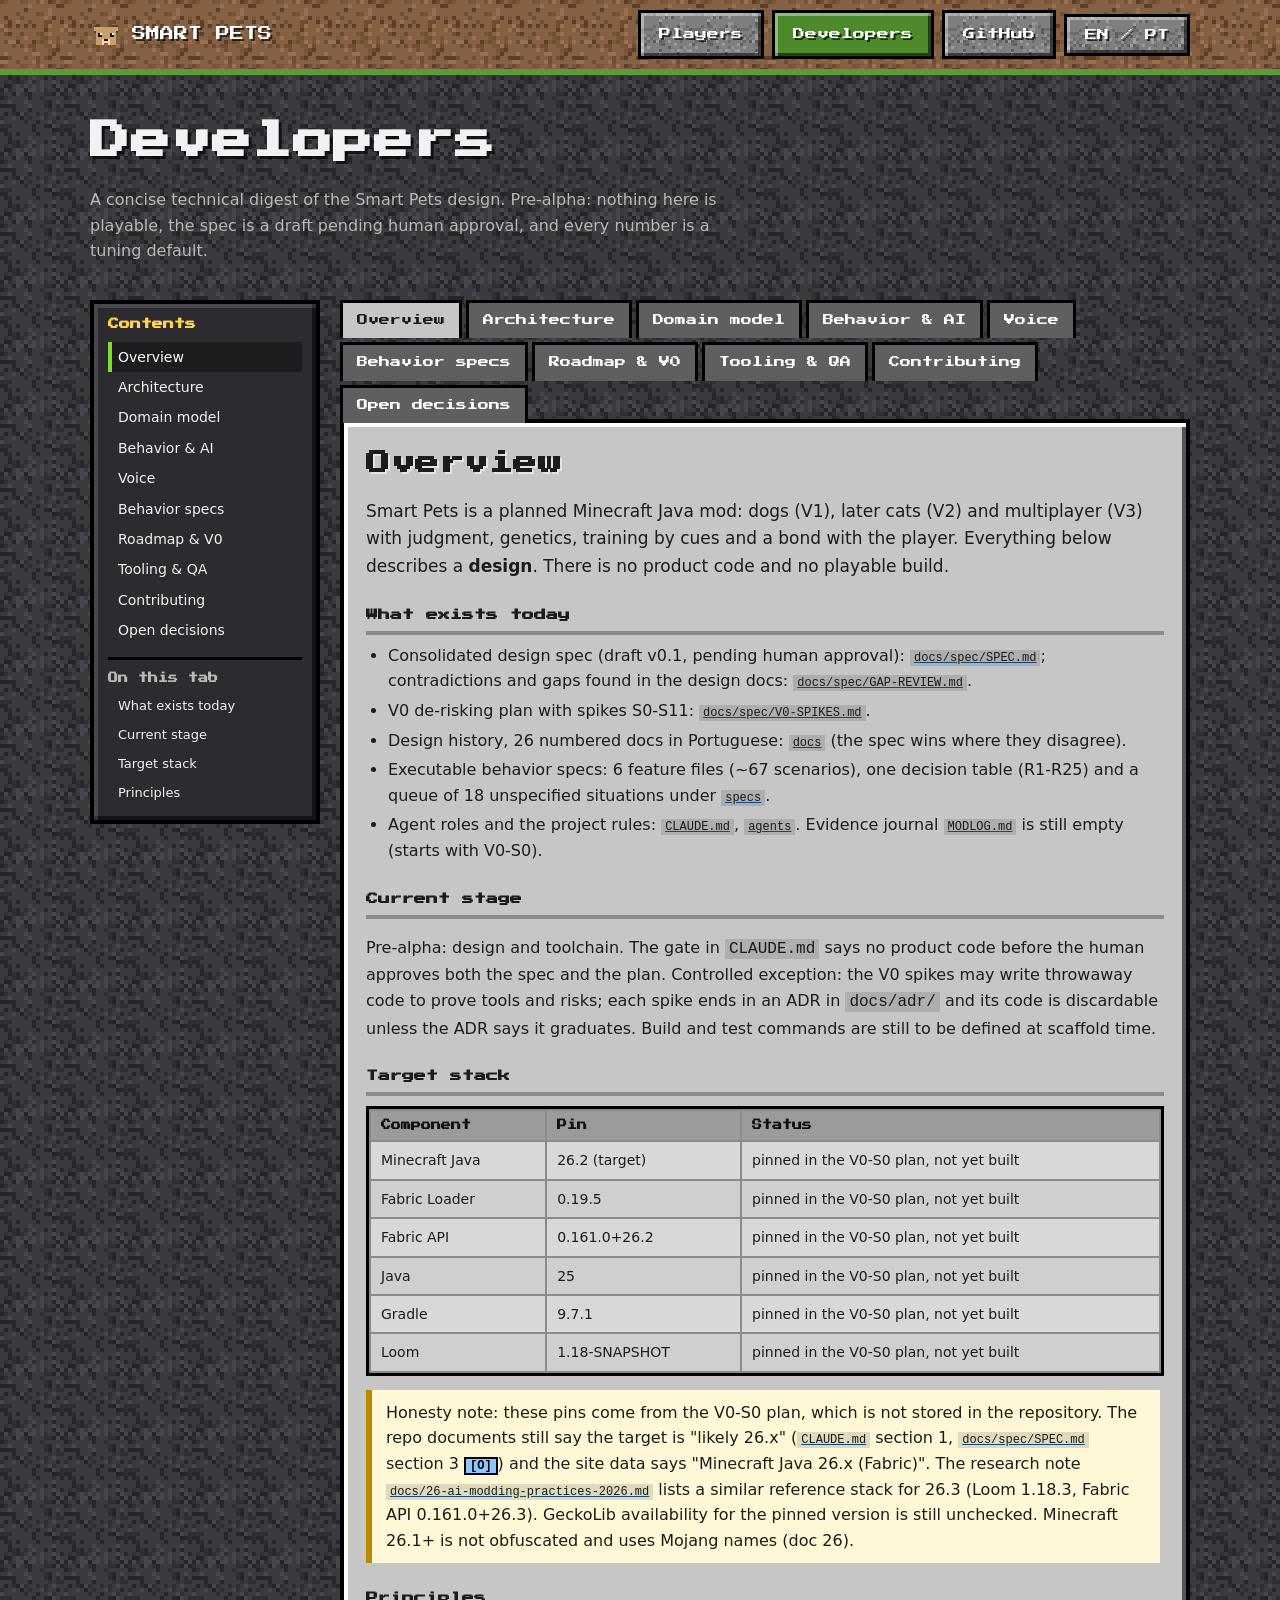
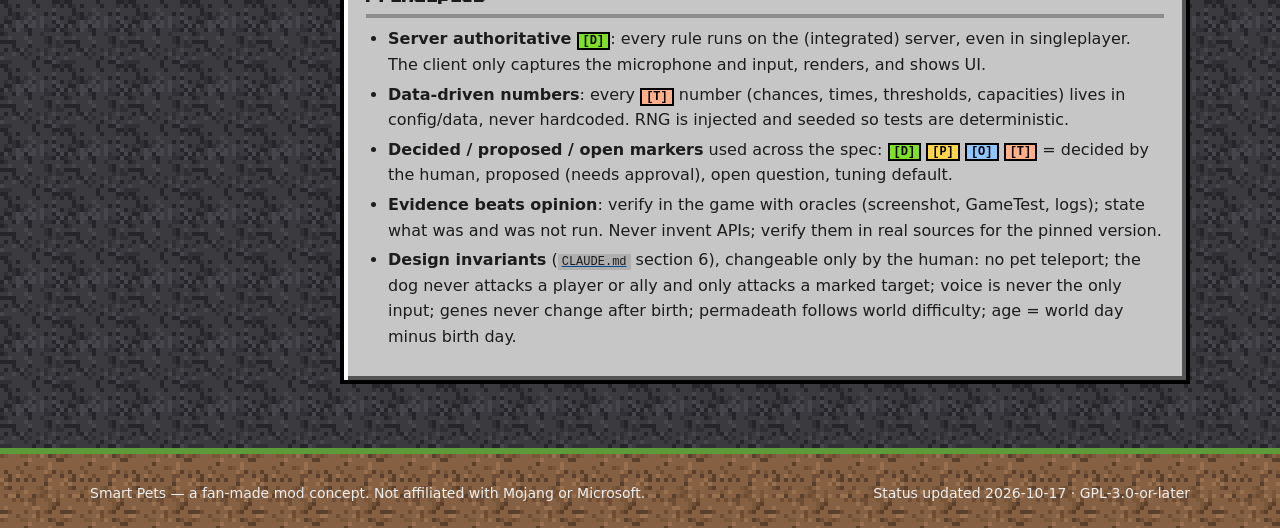
==== site/dev.html @ 8a22657e "feat(site): Minecraft-style project site (players page, concept demos, developers tab) Static site i" ====
<!doctype html>
<html lang="en">
<head>
<meta charset="utf-8">
<meta name="viewport" content="width=device-width, initial-scale=1">
<title>Smart Pets - Developers</title>
<meta name="description" content="Technical digest of the Smart Pets design: architecture, domain model, AI, voice, behavior specs, V0 spikes, tooling and open decisions. Pre-alpha, design only.">
<link rel="icon" href="assets/img/logo.svg" type="image/svg+xml">
<link rel="stylesheet" href="assets/css/base.css">
<link rel="stylesheet" href="assets/css/dev.css">
</head>
<body data-page="dev">
<a class="sp-skip" href="#dev-main">Skip to content</a>
<header id="sp-header"></header>
<main id="dev-main" class="sp-container dev-app">
<div class="dev-hero">
<h1 class="mc-title">Developers</h1>
<p class="mc-sub">A concise technical digest of the Smart Pets design. Pre-alpha: nothing here is playable, the spec is a draft pending human approval, and every number is a tuning default.</p>
</div>
<div class="dev-layout">
<aside class="dev-toc" aria-label="Table of contents">
<nav class="dev-toc-main" aria-label="Sections"><h2 class="dev-toc-h">Contents</h2><ol><li><a href="#overview" data-toc="overview">Overview</a></li><li><a href="#architecture" data-toc="architecture">Architecture</a></li><li><a href="#domain" data-toc="domain">Domain model</a></li><li><a href="#behavior" data-toc="behavior">Behavior &amp; AI</a></li><li><a href="#voice" data-toc="voice">Voice</a></li><li><a href="#specs" data-toc="specs">Behavior specs</a></li><li><a href="#roadmap" data-toc="roadmap">Roadmap &amp; V0</a></li><li><a href="#tooling" data-toc="tooling">Tooling &amp; QA</a></li><li><a href="#contributing" data-toc="contributing">Contributing</a></li><li><a href="#decisions" data-toc="decisions">Open decisions</a></li></ol></nav>
<nav class="dev-toc-sub" id="dev-toc-sub" aria-label="On this tab" hidden></nav>
</aside>
<div class="dev-content">
<div class="mc-tabs" role="tablist" aria-label="Developer sections"><a class="mc-tab" role="tab" id="tab-overview" href="#overview" aria-controls="overview" aria-selected="false">Overview</a><a class="mc-tab" role="tab" id="tab-architecture" href="#architecture" aria-controls="architecture" aria-selected="false">Architecture</a><a class="mc-tab" role="tab" id="tab-domain" href="#domain" aria-controls="domain" aria-selected="false">Domain model</a><a class="mc-tab" role="tab" id="tab-behavior" href="#behavior" aria-controls="behavior" aria-selected="false">Behavior &amp; AI</a><a class="mc-tab" role="tab" id="tab-voice" href="#voice" aria-controls="voice" aria-selected="false">Voice</a><a class="mc-tab" role="tab" id="tab-specs" href="#specs" aria-controls="specs" aria-selected="false">Behavior specs</a><a class="mc-tab" role="tab" id="tab-roadmap" href="#roadmap" aria-controls="roadmap" aria-selected="false">Roadmap &amp; V0</a><a class="mc-tab" role="tab" id="tab-tooling" href="#tooling" aria-controls="tooling" aria-selected="false">Tooling &amp; QA</a><a class="mc-tab" role="tab" id="tab-contributing" href="#contributing" aria-controls="contributing" aria-selected="false">Contributing</a><a class="mc-tab" role="tab" id="tab-decisions" href="#decisions" aria-controls="decisions" aria-selected="false">Open decisions</a></div>
<div class="mc-panel dev-body">
<section class="dev-panel" id="overview" role="tabpanel" aria-labelledby="tab-overview" tabindex="-1">
<h2 class="mc-title">Overview</h2>
<p class="dev-lead">Smart Pets is a planned Minecraft Java mod: dogs (V1), later cats (V2) and multiplayer (V3) with judgment, genetics, training by cues and a bond with the player. Everything below describes a <strong>design</strong>. There is no product code and no playable build.</p>
<h3 id="what-exists">What exists today</h3>
<ul><li>Consolidated design spec (draft v0.1, pending human approval): <a class="dev-src" data-repo="docs/spec/SPEC.md" href="https://github.com/JohnGabie/smart-pets-mod/blob/main/docs/spec/SPEC.md" rel="noopener"><code>docs/spec/SPEC.md</code></a>; contradictions and gaps found in the design docs: <a class="dev-src" data-repo="docs/spec/GAP-REVIEW.md" href="https://github.com/JohnGabie/smart-pets-mod/blob/main/docs/spec/GAP-REVIEW.md" rel="noopener"><code>docs/spec/GAP-REVIEW.md</code></a>.</li><li>V0 de-risking plan with spikes S0-S11: <a class="dev-src" data-repo="docs/spec/V0-SPIKES.md" href="https://github.com/JohnGabie/smart-pets-mod/blob/main/docs/spec/V0-SPIKES.md" rel="noopener"><code>docs/spec/V0-SPIKES.md</code></a>.</li><li>Design history, 26 numbered docs in Portuguese: <a class="dev-src" data-repo="docs" href="https://github.com/JohnGabie/smart-pets-mod/blob/main/docs" rel="noopener"><code>docs</code></a> (the spec wins where they disagree).</li><li>Executable behavior specs: 6 feature files (~67 scenarios), one decision table (R1-R25) and a queue of 18 unspecified situations under <a class="dev-src" data-repo="specs" href="https://github.com/JohnGabie/smart-pets-mod/blob/main/specs" rel="noopener"><code>specs</code></a>.</li><li>Agent roles and the project rules: <a class="dev-src" data-repo="CLAUDE.md" href="https://github.com/JohnGabie/smart-pets-mod/blob/main/CLAUDE.md" rel="noopener"><code>CLAUDE.md</code></a>, <a class="dev-src" data-repo="agents" href="https://github.com/JohnGabie/smart-pets-mod/blob/main/agents" rel="noopener"><code>agents</code></a>. Evidence journal <a class="dev-src" data-repo="MODLOG.md" href="https://github.com/JohnGabie/smart-pets-mod/blob/main/MODLOG.md" rel="noopener"><code>MODLOG.md</code></a> is still empty (starts with V0-S0).</li></ul>
<h3 id="stage">Current stage</h3>
<p>Pre-alpha: design and toolchain. The gate in <code>CLAUDE.md</code> says no product code before the human approves both the spec and the plan. Controlled exception: the V0 spikes may write throwaway code to prove tools and risks; each spike ends in an ADR in <code>docs/adr/</code> and its code is discardable unless the ADR says it graduates. Build and test commands are still to be defined at scaffold time.</p>
<h3 id="stack">Target stack</h3>
<div class="dev-scroll" role="region" tabindex="0" aria-label="Table, scrollable"><table class="dev-table "><thead><tr><th scope="col">Component</th><th scope="col">Pin</th><th scope="col">Status</th></tr></thead><tbody><tr><td>Minecraft Java</td><td>26.2 (target)</td><td>pinned in the V0-S0 plan, not yet built</td></tr><tr><td>Fabric Loader</td><td>0.19.5</td><td>pinned in the V0-S0 plan, not yet built</td></tr><tr><td>Fabric API</td><td>0.161.0+26.2</td><td>pinned in the V0-S0 plan, not yet built</td></tr><tr><td>Java</td><td>25</td><td>pinned in the V0-S0 plan, not yet built</td></tr><tr><td>Gradle</td><td>9.7.1</td><td>pinned in the V0-S0 plan, not yet built</td></tr><tr><td>Loom</td><td>1.18-SNAPSHOT</td><td>pinned in the V0-S0 plan, not yet built</td></tr></tbody></table></div>
<p class="mc-note">Honesty note: these pins come from the V0-S0 plan, which is not stored in the repository. The repo documents still say the target is "likely 26.x" (<a class="dev-src" data-repo="CLAUDE.md" href="https://github.com/JohnGabie/smart-pets-mod/blob/main/CLAUDE.md" rel="noopener"><code>CLAUDE.md</code></a> section 1, <a class="dev-src" data-repo="docs/spec/SPEC.md" href="https://github.com/JohnGabie/smart-pets-mod/blob/main/docs/spec/SPEC.md" rel="noopener"><code>docs/spec/SPEC.md</code></a> section 3 <span class="dev-mk dev-mk-o" title="open question">[O]</span>) and the site data says "Minecraft Java 26.x (Fabric)". The research note <a class="dev-src" data-repo="docs/26-ai-modding-practices-2026.md" href="https://github.com/JohnGabie/smart-pets-mod/blob/main/docs/26-ai-modding-practices-2026.md" rel="noopener"><code>docs/26-ai-modding-practices-2026.md</code></a> lists a similar reference stack for 26.3 (Loom 1.18.3, Fabric API 0.161.0+26.3). GeckoLib availability for the pinned version is still unchecked. Minecraft 26.1+ is not obfuscated and uses Mojang names (doc 26).</p>
<h3 id="principles">Principles</h3>
<ul><li><strong>Server authoritative</strong> <span class="dev-mk dev-mk-d" title="decided by the human">[D]</span>: every rule runs on the (integrated) server, even in singleplayer. The client only captures the microphone and input, renders, and shows UI.</li><li><strong>Data-driven numbers</strong>: every <span class="dev-mk dev-mk-t" title="tuning default, lives in config/data">[T]</span> number (chances, times, thresholds, capacities) lives in config/data, never hardcoded. RNG is injected and seeded so tests are deterministic.</li><li><strong>Decided / proposed / open markers</strong> used across the spec: <span class="dev-mk dev-mk-d" title="decided by the human">[D]</span> <span class="dev-mk dev-mk-p" title="proposed, needs approval">[P]</span> <span class="dev-mk dev-mk-o" title="open question">[O]</span> <span class="dev-mk dev-mk-t" title="tuning default, lives in config/data">[T]</span> = decided by the human, proposed (needs approval), open question, tuning default.</li><li><strong>Evidence beats opinion</strong>: verify in the game with oracles (screenshot, GameTest, logs); state what was and was not run. Never invent APIs; verify them in real sources for the pinned version.</li><li><strong>Design invariants</strong> (<a class="dev-src" data-repo="CLAUDE.md" href="https://github.com/JohnGabie/smart-pets-mod/blob/main/CLAUDE.md" rel="noopener"><code>CLAUDE.md</code></a> section 6), changeable only by the human: no pet teleport; the dog never attacks a player or ally and only attacks a marked target; voice is never the only input; genes never change after birth; permadeath follows world difficulty; age = world day minus birth day.</li></ul>
</section><section class="dev-panel" id="architecture" role="tabpanel" aria-labelledby="tab-architecture" tabindex="-1">
<h2 class="mc-title">Architecture</h2>
<p>Two layers <span class="dev-mk dev-mk-p" title="proposed, needs approval">[P]</span> from <a class="dev-src" data-repo="docs/spec/SPEC.md" href="https://github.com/JohnGabie/smart-pets-mod/blob/main/docs/spec/SPEC.md" rel="noopener"><code>docs/spec/SPEC.md</code></a> section 3. Diagram is original pixel art drawn in code.</p>
<figure class="dev-fig"><svg class="dev-svg" viewBox="0 0 780 470" role="img" aria-labelledby="arch-t arch-d" shape-rendering="crispEdges" xmlns="http://www.w3.org/2000/svg">
<title id="arch-t">Smart Pets architecture: core, platform, client-only parts, PetRecord and event journal</title>
<desc id="arch-d">Three columns. Left: the core module, pure Java with no Minecraft imports, containing genome, inheritance, needs and mood, bond, training and mastery, aging, utility AI and voice DSP. Middle: the platform module, the Fabric adapter, containing the custom dog entity, goals, networking, persistence adapter, items and blocks, and worldgen. Right: client-only parts, microphone capture, input and rendering. Below: PetRecord saved data stored per world, separate from the entity, and an event journal that both core and platform write to. Commands flow from the client to the server platform layer, which calls the core.</desc>
<defs><marker id="ah" markerWidth="8" markerHeight="8" refX="7" refY="4" orient="auto"><path d="M0,0 L8,4 L0,8 z" class="svg-ar"/></marker></defs>
<rect x="0" y="0" width="780" height="470" class="svg-bg"/>
<!-- core -->
<rect x="16" y="16" width="270" height="318" class="svg-box svg-core"/>
<text x="28" y="40" class="svg-h">CORE</text><text x="28" y="58" class="svg-s">pure Java, zero Minecraft imports</text>
<text x="28" y="76" class="svg-s">unit-tested without the game</text>
<g class="svg-chip"><rect x="28" y="90" width="118" height="30"/><rect x="154" y="90" width="120" height="30"/><rect x="28" y="128" width="118" height="30"/><rect x="154" y="128" width="120" height="30"/><rect x="28" y="166" width="118" height="30"/><rect x="154" y="166" width="120" height="30"/><rect x="28" y="204" width="118" height="30"/><rect x="154" y="204" width="120" height="30"/><rect x="28" y="242" width="246" height="30"/><rect x="28" y="280" width="246" height="30"/></g>
<g class="svg-t"><text x="36" y="110">genome</text><text x="162" y="110">inheritance</text><text x="36" y="148">needs / mood</text><text x="162" y="148">bond</text><text x="36" y="186">training</text><text x="162" y="186">mastery</text><text x="36" y="224">aging</text><text x="162" y="224">catch-up math</text><text x="36" y="262">utility-AI engine (commitment)</text><text x="36" y="300">voice DSP + cue matching</text></g>
<!-- platform -->
<rect x="316" y="16" width="230" height="318" class="svg-box svg-plat"/>
<text x="328" y="40" class="svg-h">PLATFORM</text><text x="328" y="58" class="svg-s">Fabric adapter (server side)</text>
<g class="svg-chip"><rect x="328" y="90" width="206" height="30"/><rect x="328" y="128" width="206" height="30"/><rect x="328" y="166" width="206" height="30"/><rect x="328" y="204" width="206" height="30"/><rect x="328" y="242" width="206" height="30"/><rect x="328" y="280" width="206" height="30"/></g>
<g class="svg-t"><text x="336" y="110">custom dog entity</text><text x="336" y="148">goals (adapter to AI)</text><text x="336" y="186">networking, command handler</text><text x="336" y="224">persistence adapter</text><text x="336" y="262">items, blocks, block entities</text><text x="336" y="300">worldgen, spawn changes</text></g>
<!-- client -->
<rect x="576" y="16" width="188" height="226" class="svg-box svg-cli"/>
<text x="588" y="40" class="svg-h">CLIENT ONLY</text><text x="588" y="58" class="svg-s">draws and captures</text>
<g class="svg-chip"><rect x="588" y="90" width="164" height="30"/><rect x="588" y="128" width="164" height="30"/><rect x="588" y="166" width="164" height="30"/><rect x="588" y="204" width="164" height="26"/></g>
<g class="svg-t"><text x="596" y="110">microphone capture</text><text x="596" y="148">keys, UI, input</text><text x="596" y="186">rendering, coat textures</text><text x="596" y="222">animation</text></g>
<!-- arrows -->
<line x1="576" y1="150" x2="548" y2="150" class="svg-ln" marker-end="url(#ah)"/>
<text x="552" y="268" class="svg-s"></text>
<line x1="316" y1="176" x2="288" y2="176" class="svg-ln" marker-end="url(#ah)"/>
<line x1="288" y1="200" x2="316" y2="200" class="svg-ln" marker-end="url(#ah)"/>
<text x="580" y="270" class="svg-s">commands carry a speaker id,</text><text x="580" y="286" class="svg-s">validated on the server</text>
<!-- petrecord -->
<rect x="16" y="360" width="340" height="90" class="svg-box svg-rec"/>
<text x="28" y="384" class="svg-h">PetRecord (UUID)</text>
<text x="28" y="404" class="svg-s">world-level saved data, schema version + migration</text>
<text x="28" y="422" class="svg-s">source of truth; survives unloaded entities</text>
<text x="28" y="440" class="svg-s">entity = a view of the record</text>
<rect x="386" y="360" width="378" height="90" class="svg-box svg-jr"/>
<text x="398" y="384" class="svg-h">EVENT JOURNAL</text>
<text x="398" y="404" class="svg-s">core and platform append events</text>
<text x="398" y="422" class="svg-s">QA and specs assert on it; dev mode logs</text>
<text x="398" y="440" class="svg-s">UNSPECIFIED_SITUATION when no rule applied</text>
<line x1="170" y1="334" x2="170" y2="358" class="svg-ln" marker-end="url(#ah)"/>
<line x1="430" y1="334" x2="430" y2="358" class="svg-ln" marker-end="url(#ah)"/>
<line x1="356" y1="405" x2="384" y2="405" class="svg-ln svg-dash"/>
</svg><figcaption>Concept diagram of the planned design; no code exists yet.</figcaption></figure>
<h3 id="layers">Core vs platform</h3>
<div class="dev-scroll" role="region" tabindex="0" aria-label="Table, scrollable"><table class="dev-table "><thead><tr><th scope="col">Layer</th><th scope="col">Contains</th><th scope="col">Verified by</th></tr></thead><tbody><tr><td><strong>core</strong></td><td>Plain Java, zero Minecraft imports: genome, inheritance, needs, mood, bond, training, mastery, aging, utility-AI engine, voice DSP and matching.</td><td>Unit tests, Cucumber/jqwik specs, no game launch</td></tr><tr><td><strong>platform</strong></td><td>Loader adapter: entity, goals, rendering, networking, persistence, items/blocks, worldgen.</td><td>GameTest and in-game oracles</td></tr><tr><td><strong>client-only</strong></td><td>Microphone capture, input, rendering, UI. Everything else runs on the server.</td><td>Client GameTest, screenshots</td></tr></tbody></table></div>
<h3 id="rules">Structural rules</h3>
<ul><li><strong>PetRecord is the source of truth</strong> <span class="dev-mk dev-mk-p" title="proposed, needs approval">[P]</span>: a persistent record (UUID) in world saved data; the entity is a view that may be unloaded while the record survives. Needed for go-home travel, notebook, mourning, lookups and catch-up (spike S4).</li><li><strong>Versioned persistence</strong> <span class="dev-mk dev-mk-d" title="decided by the human">[D]</span>: schema version plus migration on every persisted structure; unknown fields are preserved.</li><li><strong>Prefer loader API events over mixins</strong>; each mixin needs a written justification and a GameTest.</li><li><strong>Multiplayer-ready message design</strong>: every command carries a speaker id; bond is stored as a map keyed by player id.</li><li><strong>Compatibility</strong>: other mods that replace wolves are incompatible by design; to be documented.</li></ul>
<h3 id="entity-strategy">Entity strategy <span class="dev-mk dev-mk-p" title="proposed, needs approval">[P]</span></h3>
<p>Use dedicated custom entity types (<code>dog</code>, later <code>cat</code>). Do <strong>not</strong> subclass or mixin the vanilla Wolf. Reasons given in the spec:</p>
<ul><li>the design removes teleport-follow;</li><li>taming, breeding and AI are changed wholesale;</li><li>it avoids conflicts with the vanilla class and with other mods.</li></ul>
<p>Vanilla wolves in the world are replaced at spawn by the wild dog through biome spawn modification. This must be confirmed in spikes S3 and S6 (custom entity, model and animation; AI core). Related open decision: <a class="dev-src" data-repo="docs/spec/SPEC.md" href="https://github.com/JohnGabie/smart-pets-mod/blob/main/docs/spec/SPEC.md" rel="noopener"><code>docs/spec/SPEC.md</code></a> section 24 item 3.</p>
<h3 id="time">Where state lives</h3>
<ul><li><strong>Genes</strong>: on the PetRecord, fixed at birth.</li><li><strong>Needs, bond, mastery</strong>: core state persisted on the record, with catch-up on load (capped).</li><li><strong>Coat</strong>: stored as genes plus seed; textures composed client-side deterministically.</li><li><strong>Block entities</strong> for bed, bowl and den carry ownership data (spike S4).</li></ul>
</section><section class="dev-panel" id="domain" role="tabpanel" aria-labelledby="tab-domain" tabindex="-1">
<h2 class="mc-title">Domain model</h2>
<p>From <a class="dev-src" data-repo="docs/spec/SPEC.md" href="https://github.com/JohnGabie/smart-pets-mod/blob/main/docs/spec/SPEC.md" rel="noopener"><code>docs/spec/SPEC.md</code></a> sections 4-6, 12. Floats are 0..1 unless noted. Genes are fixed at birth; training changes behavior, never genes <span class="dev-mk dev-mk-d" title="decided by the human">[D]</span>.</p>
<h3 id="genome">Genome</h3>
<div class="dev-scroll" role="region" tabindex="0" aria-label="Table, scrollable"><table class="dev-table "><thead><tr><th scope="col">Trait</th><th scope="col">Effect</th></tr></thead><tbody><tr><td><code>intelligence</code></td><td>learning speed, generalization of cues, ceiling of mastery</td></tr><tr><td><code>courage</code></td><td>combat willingness; flees vs engages</td></tr><tr><td><code>loyalty</code></td><td>obedience under stress; stays with owner</td></tr><tr><td><code>authority</code></td><td>leadership score</td></tr><tr><td><code>sociability</code></td><td>tolerance of dogs, cats and people</td></tr><tr><td><code>aggression</code></td><td>tendency toward conflict (vices)</td></tr><tr><td><code>prey_drive</code></td><td>chasing, fetch aptitude, livestock vice</td></tr><tr><td><code>energy_capacity</code></td><td>size of the energy pool</td></tr><tr><td><code>appetite</code></td><td>weight-gain propensity</td></tr><tr><td><code>robustness</code></td><td>injury and illness resistance</td></tr><tr><td><code>clinginess</code></td><td>neediness; suffering when alone</td></tr><tr><td><code>wildness</code></td><td>domestication level; high in gen-1 wild, falls each generation</td></tr><tr><td><code>smell, hearing, vision</code></td><td>sense levels (tracking, alerts, recognition)</td></tr><tr><td><code>sleep_depth</code></td><td>light vs deep sleeper</td></tr><tr><td><code>dig_propensity</code></td><td>chance to discover digging</td></tr><tr><td><code>lifespan</code></td><td>8-16 years (mod years)</td></tr><tr><td><code>voice</code></td><td>size class (S/M/L) + pitch offset</td></tr><tr><td><code>coat alleles + seed</code></td><td>appearance</td></tr><tr><td><code>sex, generation, parent ids, birth day</code></td><td>identity</td></tr></tbody></table></div>
<p>Wild generation-1 dogs get randomly generated traits, not under player control <span class="dev-mk dev-mk-d" title="decided by the human">[D]</span>. Coat uses alleles with dominance and hidden carriers; other traits are continuous <span class="dev-mk dev-mk-d" title="decided by the human">[D]</span>.</p>
<h3 id="state">Needs and state vector</h3>
<ul><li>Needs: satiety, energy (% of capacity, may overflow), companionship, health, weight/body condition, comfort (cold/wet), training fatigue/stress, play need.</li><li>Mood is derived from needs plus recent events; it drives animations, sounds and obedience.</li><li>Weight: lean, ideal, plump, fat, obese. Affects speed, stamina, jump and snoring; reversible; never kills <span class="dev-mk dev-mk-d" title="decided by the human">[D]</span>. The appetite gene shifts the curve.</li><li>Energy overflow up to about 130% <span class="dev-mk dev-mk-t" title="tuning default, lives in config/data">[T]</span> triggers frenzy (zoomies); below 0% the dog collapses and sleeps, no damage <span class="dev-mk dev-mk-d" title="decided by the human">[D]</span>.</li><li>Bond: per person, 0-100%, daily gain caps <span class="dev-mk dev-mk-p" title="proposed, needs approval">[P]</span>, slow decay on long absence down to a floor <span class="dev-mk dev-mk-t" title="tuning default, lives in config/data">[T]</span>. Bond is how willingly, skill is what it can do <span class="dev-mk dev-mk-d" title="decided by the human">[D]</span>.</li></ul>
<h3 id="inheritance">Inheritance rule</h3>
<p>Child trait = mean(parents) + noise <span class="dev-mk dev-mk-d" title="decided by the human">[D]</span> for the rule, <span class="dev-mk dev-mk-t" title="tuning default, lives in config/data">[T]</span> for the values:</p>
<div class="dev-scroll" role="region" tabindex="0" aria-label="Table, scrollable"><table class="dev-table "><thead><tr><th scope="col">Share</th><th scope="col">Outcome</th></tr></thead><tbody><tr><td>~80%</td><td>normal puppy</td></tr><tr><td>~15%</td><td>"rough diamond": 1-2 traits notably above both parents</td></tr><tr><td>~1-2%</td><td>"genius": several high traits, raised training ceiling, with a built-in cost (e.g. high clinginess or energy)</td></tr></tbody></table></div>
<ul><li>Regression to the mean: a genius's children mostly return to average; the ceiling bonus is rarely inherited.</li><li>Some chance a puppy comes out below its parents. Orphans get a small bias in these odds.</li><li>Wildness = parents' mean minus a per-generation drop.</li><li>Reproduction follows vanilla (feed two adults, love mode), no estrus or pregnancy; litter 3-5, about 20 days between litters per mother <span class="dev-mk dev-mk-t" title="tuning default, lives in config/data">[T]</span>.</li></ul>
<h3 id="time-age">Time and age model</h3>
<ul><li>Clock = the world day counter (the "Day N" of F3 / <code>/time query day</code>), not real time <span class="dev-mk dev-mk-d" title="decided by the human">[D]</span>. Exact source and edge cases (sleep, <code>/time set</code>, daylight cycle off) are spike S11.</li><li><code>age_days = max(previous_age_days, current_day - birth_day)</code>: monotonic, never decreases when time is set back <span class="dev-mk dev-mk-p" title="proposed, needs approval">[P]</span>. Scenario: born day 10, world day 40 gives 30 days; set back to 20 still 30.</li><li>Mod year = 10 world days <span class="dev-mk dev-mk-t" title="tuning default, lives in config/data">[T]</span><span class="dev-mk dev-mk-o" title="open question">[O]</span>; lifespan 8-16 mod years = 80-160 days.</li><li>Catch-up on load: needs, loneliness, rust and aging use elapsed days with caps; long absences are never punished like neglect <span class="dev-mk dev-mk-d" title="decided by the human">[D]</span>.</li></ul>
<h3 id="stages">Life stages <span class="dev-mk dev-mk-t" title="tuning default, lives in config/data">[T]</span></h3>
<div class="dev-scroll" role="region" tabindex="0" aria-label="Table, scrollable"><table class="dev-table "><thead><tr><th scope="col">Stage</th><th scope="col">Span</th><th scope="col">Notes</th></tr></thead><tbody><tr><td>Puppy</td><td>0-1 year</td><td>small energy pool, fast recharge; puppy scale</td></tr><tr><td>Adolescent</td><td>1-2 years</td><td>large energy capacity; lanky</td></tr><tr><td>Adult</td><td>2 years to 75% of lifespan</td><td>medium energy; breeds from 2y</td></tr><tr><td>Senior</td><td>last 25% of lifespan</td><td>small energy; grey muzzle <span class="dev-mk dev-mk-p" title="proposed, needs approval">[P]</span></td></tr></tbody></table></div>
<h3 id="health">Health and death by difficulty <span class="dev-mk dev-mk-d" title="decided by the human">[D]</span></h3>
<p>At 0 HP the dog is <strong>downed</strong>, not dead, with a rescue window. Difficulty is read at the moment of the event.</p>
<div class="dev-scroll" role="region" tabindex="0" aria-label="Table, scrollable"><table class="dev-table "><thead><tr><th scope="col">Difficulty</th><th scope="col">At 0 HP</th><th scope="col">If not rescued</th></tr></thead><tbody><tr><td>Peaceful</td><td>Downed, long window</td><td>Respawns at its bed after a delay, shaken mood</td></tr><tr><td>Easy</td><td>Downed, long window</td><td>Permanent death</td></tr><tr><td>Normal</td><td>Downed, medium window</td><td>Permanent death</td></tr><tr><td>Hard</td><td>Downed, short window</td><td>Permanent death</td></tr><tr><td>Hardcore</td><td>No downed state</td><td>Permanent death immediately</td></tr></tbody></table></div>
<ul><li>A bandage (wool/honey/herbs <span class="dev-mk dev-mk-p" title="proposed, needs approval">[P]</span>) within the window revives the dog (scenario in 06).</li><li>Animal fights cause light injury and stress, never death.</li><li>Illness is V1.5+: rare, with warning signs.</li><li>Window lengths per difficulty are open for tuning (SPEC section 24 item 5).</li></ul>
</section><section class="dev-panel" id="behavior" role="tabpanel" aria-labelledby="tab-behavior" tabindex="-1">
<h2 class="mc-title">Behavior and AI</h2>
<p>From <a class="dev-src" data-repo="docs/spec/SPEC.md" href="https://github.com/JohnGabie/smart-pets-mod/blob/main/docs/spec/SPEC.md" rel="noopener"><code>docs/spec/SPEC.md</code></a> sections 8, 10, 11 and <a class="dev-src" data-repo="specs/matrix/cue-handling.md" href="https://github.com/JohnGabie/smart-pets-mod/blob/main/specs/matrix/cue-handling.md" rel="noopener"><code>specs/matrix/cue-handling.md</code></a>.</p>
<h3 id="layers4">The four layers</h3>
<div class="dev-scroll" role="region" tabindex="0" aria-label="Table, scrollable"><table class="dev-table "><thead><tr><th scope="col">#</th><th scope="col">Layer</th><th scope="col">What it does</th></tr></thead><tbody><tr><td>0</td><td><strong>Reflex</strong> (always wins)</td><td>Danger avoidance; drops a target that is an ally, player or pet; flees lethal threats.</td></tr><tr><td>1</td><td><strong>Command</strong></td><td>The dog <em>evaluates</em> the order. Refusal is visible (head tilt, ignoring), never silent.</td></tr><tr><td>2</td><td><strong>Initiative</strong></td><td>Ask for food, warn, defend owner, ambush, bring gifts, play. Weights are learned: reward raises, ignoring lowers, the "no" cue lowers. Vices are behaviors whose weight training reduces.</td></tr><tr><td>3</td><td><strong>Routine</strong></td><td>Sleep in bed or den, guard home, wait at the door.</td></tr></tbody></table></div>
<h3 id="utility">Utility scoring and commitment</h3>
<ul><li>Utility scoring across candidate behaviors with a <strong>commitment time</strong> so the dog does not oscillate; it thinks every N ticks, not every tick <span class="dev-mk dev-mk-t" title="tuning default, lives in config/data">[T]</span>.</li><li>Postures: free, near, guard. The work harness is a focus mode that also suppresses frenzy and mischief.</li><li>Idle animations are sampled from state, not random.</li><li>The engine lives in <code>core</code>; the platform adapter feeds it senses and executes its choices (spike S6, 20 dogs at once).</li></ul>
<h3 id="danger">Danger model (layer 0)</h3>
<p>Data-driven table. It is the foundation that makes permadeath fair <span class="dev-mk dev-mk-d" title="decided by the human">[D]</span>.</p>
<div class="dev-scroll" role="region" tabindex="0" aria-label="Table, scrollable"><table class="dev-table "><thead><tr><th scope="col">Avoid</th><th scope="col">Never target</th></tr></thead><tbody><tr><td>lava, fire, magma, cactus, void edge, deep fall, deep water drowning, powder snow, sweet berries (as relevant), a creeper about to explode (retreat), overwhelming mob groups, explosions, wither effects</td><td>player, owned/allied pets, villagers unless configured</td></tr></tbody></table></div>
<p>Also: disengage when ordered; never keep attacking to the death. Whether vanilla Wolf hostilities (e.g. toward skeletons) are kept is <span class="dev-mk dev-mk-o" title="open question">[O]</span>.</p>
<h3 id="obedience">Obedience inputs</h3>
<p>Willingness = f(association strength, bond with the speaker, mood, loyalty, fatigue) <span class="dev-mk dev-mk-p" title="proposed, needs approval">[P]</span>. Other effects in the spec: overtraining shows warning signs (yawn, sniff ground, scratch, look away) then nervous or disinterested; wild dogs obey no cue and use a trust ladder only (R23).</p>
<h3 id="cues">Cue abstraction <span class="dev-mk dev-mk-p" title="proposed, needs approval">[P]</span></h3>
<p>A <strong>cue</strong> is an abstract token that triggers a command: a voice template, chat text, or a key/UI button. Training teaches a cue-to-command association, so any language or sound works and non-voice players train with chat or keys. Voice, key and chat become the same internal command (rule R22).</p>
<ul><li><strong>Name first, command second</strong>: the dog's name cue gains attention, then a command must follow within a short window (about 3 s <span class="dev-mk dev-mk-p" title="proposed, needs approval">[P]</span><span class="dev-mk dev-mk-t" title="tuning default, lives in config/data">[T]</span>; scenarios use 4 s to expire). A name alone never triggers a command.</li><li><strong>Two names</strong>: a text name (name tag/UI) and a learned name cue.</li><li>Cue consistency is required (similar sound or same text); a different cue each time means no learning.</li><li>Reps to learn: simple 3-6, medium 8-15, advanced 20+, scaled by intelligence, stage, bond and mood <span class="dev-mk dev-mk-t" title="tuning default, lives in config/data">[T]</span>.</li><li>Mastery: 5 levels per skill; rust reduces progress first and never below "learned". Soft prerequisites with three hard locks besides Name: Release/No needs Fetch or Attack; Flank/Ambush needs Attack; Go-home needs Come.</li><li>Pet selection with several dogs: by name cue, crosshair or radial list <span class="dev-mk dev-mk-p" title="proposed, needs approval">[P]</span>; mark target by looking at an entity plus cue/key.</li></ul>
</section><section class="dev-panel" id="voice" role="tabpanel" aria-labelledby="tab-voice" tabindex="-1">
<h2 class="mc-title">Voice</h2>
<p>Highest-risk item of V0. Sources: <a class="dev-src" data-repo="docs/spec/V0-SPIKES.md" href="https://github.com/JohnGabie/smart-pets-mod/blob/main/docs/spec/V0-SPIKES.md" rel="noopener"><code>docs/spec/V0-SPIKES.md</code></a> (S1), <a class="dev-src" data-repo="docs/spec/SPEC.md" href="https://github.com/JohnGabie/smart-pets-mod/blob/main/docs/spec/SPEC.md" rel="noopener"><code>docs/spec/SPEC.md</code></a> sections 8, 19, 22, <a class="dev-src" data-repo="docs/08-taming-voice.md" href="https://github.com/JohnGabie/smart-pets-mod/blob/main/docs/08-taming-voice.md" rel="noopener"><code>docs/08-taming-voice.md</code></a>.</p>
<h3 id="approach">Approach</h3>
<ul><li>Learn <em>arbitrary</em> sounds or words, in any language, locally, inside the game. The dog learns a cue; nothing is a fixed vocabulary.</li><li>Feature extraction (e.g. MFCC) plus alignment-based matching (e.g. DTW), or a small embedding model. Pure Java in <code>core</code>, offline-testable with WAV fixtures.</li><li>A <strong>strictness</strong> parameter tied to the dog's intelligence (intelligence governs cue generalization in the genome; UNSPECIFIED #6 covers recordings and other voices).</li><li>Push-to-talk by default; continuous listening optional; if S1 passes, voice is enabled by default in config <span class="dev-mk dev-mk-d" title="decided by the human">[D]</span>. The dog responds only within its hearing range; a whistle extends it.</li><li>Voice ships in V1 if S1 passes, otherwise V1.5. <strong>Voice is never the only input</strong>: every voice feature has a key/chat/UI path.</li></ul>
<h3 id="s1">Spike S1 acceptance criteria</h3>
<ul><li>Fixtures: author plus one other speaker, at least two languages, ambient noise, speech that is not a cue.</li><li>At least 3 cues with 10 or more recordings each.</li><li>Recall of at least 90% at no more than 2% false accepts on at least 30 minutes of non-cue speech and noise.</li><li>At most 500 ms from key release to command; negligible frame impact; capture off the main thread.</li><li>Works on the author's Linux audio stack. Needs the human to record samples and judge feel.</li></ul>
<h3 id="ladder">Fallback ladder</h3>
<ol class="dev-ladder"><li>Tuned matcher</li><li>Pretrained small keyword-spotting model with user-trained words</li><li>Text and key cues only (voice becomes an optional extra)</li></ol>
<h3 id="privacy">Privacy <span class="dev-mk dev-mk-p" title="proposed, needs approval">[P]</span></h3>
<ul><li>The microphone is opt-in; processing is local; no network.</li><li>Only the features of learned cues are stored per dog; raw audio is not saved.</li><li>Debug tools exist only in disposable dev instances.</li></ul>
</section><section class="dev-panel" id="specs" role="tabpanel" aria-labelledby="tab-specs" tabindex="-1">
<h2 class="mc-title">Behavior specs</h2>
<p>Plain-text, executable specifications designed in <a class="dev-src" data-repo="docs/spec/BEHAVIOR-SPECS.md" href="https://github.com/JohnGabie/smart-pets-mod/blob/main/docs/spec/BEHAVIOR-SPECS.md" rel="noopener"><code>docs/spec/BEHAVIOR-SPECS.md</code></a>. The same text is spec, acceptance criteria and regression suite, and its job is to find the situations nobody thought of.</p>
<h3 id="three-tools">Three tools, one purpose</h3>
<div class="dev-scroll" role="region" tabindex="0" aria-label="Table, scrollable"><table class="dev-table "><thead><tr><th scope="col">Tool</th><th scope="col">Where</th><th scope="col">Role</th></tr></thead><tbody><tr><td>Gherkin scenarios</td><td><a class="dev-src" data-repo="specs/behaviors" href="https://github.com/JohnGabie/smart-pets-mod/blob/main/specs/behaviors" rel="noopener"><code>specs/behaviors</code></a></td><td>Given/When/Then with a closed step vocabulary in the glossary. Expected behaviors, decided or proposed.</td></tr><tr><td>Decision tables / matrices</td><td><a class="dev-src" data-repo="specs/matrix" href="https://github.com/JohnGabie/smart-pets-mod/blob/main/specs/matrix" rel="noopener"><code>specs/matrix</code></a></td><td>Enumerate situation dimensions; a tool expands them, matches the first rule and lists combinations with no rule as UNSPECIFIED.</td></tr><tr><td>Property tests + surprise log</td><td>jqwik; event journal</td><td>Random event sequences assert invariants (never attacks player/ally, needs in bounds, age monotonic, deterministic per seed, persistence round-trip, no exceptions). In dev mode the engine writes UNSPECIFIED_SITUATION when no rule applied.</td></tr></tbody></table></div>
<p>Two speeds: scenarios talk to an abstract <code>PetWorld</code> driver. The <strong>core driver</strong> (pure Java, fake clock, injected RNG) runs everything tagged <code>@core</code>; the <strong>platform driver</strong> (real game via GameTest) runs the <code>@platform</code> subset. Assertions read the event journal, never internals. Tooling to verify in S0/S10: Cucumber-JVM 8.0.x on the JUnit Platform, jqwik, GameTest, plus a small matrix expander.</p>
<h3 id="examples">Real scenarios (verbatim)</h3>
<pre class="mc-code" tabindex="0">@decided @core @platform
Scenario: Calling the name with no command
  Given Rex is calm
  And Rex is 6 blocks from the player
  When the player says the name cue of Rex
  Then Rex shows look_at_player
  And Rex does not perform any command
  And the journal contains &quot;ATTENTION_GAINED&quot;</pre><p class="dev-cap">Source: <a class="dev-src" data-repo="specs/behaviors/01-name-and-attention.feature" href="https://github.com/JohnGabie/smart-pets-mod/blob/main/specs/behaviors/01-name-and-attention.feature" rel="noopener"><code>specs/behaviors/01-name-and-attention.feature</code></a></p>
<pre class="mc-code" tabindex="0">@decided @core @platform
Scenario: A lethal command is overridden by a reflex
  Given lava 2 blocks ahead of Rex
  And Rex knows the command cue &quot;go&quot; for COME at mastery 3
  When the player stands across the lava and says the name cue of Rex and &quot;go&quot;
  Then Rex does not enter lava</pre><p class="dev-cap">Source: <a class="dev-src" data-repo="specs/behaviors/04-judgment-and-safety.feature" href="https://github.com/JohnGabie/smart-pets-mod/blob/main/specs/behaviors/04-judgment-and-safety.feature" rel="noopener"><code>specs/behaviors/04-judgment-and-safety.feature</code></a></p>
<pre class="mc-code" tabindex="0">@decided @core
Scenario: Age is the world day minus the birth day and never decreases
  Given Rex was born on day 10
  When the world day is 40
  Then Rex&#x27;s age is 30 days
  When the world day is set back to 20
  Then Rex&#x27;s age is still 30 days</pre><p class="dev-cap">Source: <a class="dev-src" data-repo="specs/behaviors/06-health-persistence-time.feature" href="https://github.com/JohnGabie/smart-pets-mod/blob/main/specs/behaviors/06-health-persistence-time.feature" rel="noopener"><code>specs/behaviors/06-health-persistence-time.feature</code></a></p>
<h3 id="tags">Tag taxonomy</h3>
<div class="dev-scroll" role="region" tabindex="0" aria-label="Table, scrollable"><table class="dev-table "><thead><tr><th scope="col">Tag</th><th scope="col">Meaning</th></tr></thead><tbody><tr><td><code>@decided</code></td><td>In the approved spec. Failing = bug.</td></tr><tr><td><code>@proposed</code></td><td>Architect's proposal; needs human OK before it counts as a requirement.</td></tr><tr><td><code>@open</code></td><td>Intentionally undefined; the scenario documents the safe default.</td></tr><tr><td><code>@core</code></td><td>Runs against the in-memory simulation (fast).</td></tr><tr><td><code>@platform</code></td><td>Also runs in the real game (GameTest).</td></tr><tr><td><code>@voice</code> <code>@slow</code> <code>@v2</code> <code>@v3</code></td><td>Area, cost, version.</td></tr></tbody></table></div>
<p>An executor may not edit a feature file to make it pass; changes go through the architect and, for <code>@proposed</code>/<code>@open</code>, the human. Obedience is probabilistic in the game but controlled in specs: <code>Rex is obedient today</code> forces willingness 1, <code>Rex is stubborn today</code> forces 0, otherwise a fixed seed. Vocabulary: <a class="dev-src" data-repo="specs/GLOSSARY.md" href="https://github.com/JohnGabie/smart-pets-mod/blob/main/specs/GLOSSARY.md" rel="noopener"><code>specs/GLOSSARY.md</code></a>.</p>
<h3 id="matrix">The cue-handling matrix</h3>
<ul><li>Dimensions: input, look target, dog state, hearing, bond, learned, dogs in range, speaker, input channel.</li><li>Rules R1-R25, <strong>first match wins</strong>; R25 is "anything else" which yields UNSPECIFIED and the safe default (ignore + head_tilt, never harm, never crash).</li><li>Pairwise coverage for the first pass; full expansion for the safety-critical slice (target in player, ally pet or villager, with any input).</li><li>Examples: R1 out of hearing range gives no reaction; R6 name only gains attention; R10 never attacks a player or ally pet; R22 voice, chat and key behave identically.</li><li>Source: <a class="dev-src" data-repo="specs/matrix/cue-handling.md" href="https://github.com/JohnGabie/smart-pets-mod/blob/main/specs/matrix/cue-handling.md" rel="noopener"><code>specs/matrix/cue-handling.md</code></a></li></ul>
<h3 id="unspecified">The UNSPECIFIED queue</h3>
<p><a class="dev-src" data-repo="specs/UNSPECIFIED.md" href="https://github.com/JohnGabie/smart-pets-mod/blob/main/specs/UNSPECIFIED.md" rel="noopener"><code>specs/UNSPECIFIED.md</code></a> holds 18 situations found while writing the specs, each with a safe default now, a proposal and a decision status (3 decided, 15 pending at the time of writing). Flow: QA runs and fuzzing collect <code>UNSPECIFIED_SITUATION</code> journal events; the architect triages them into the queue; the human decides; resolved items become <code>@decided</code> scenarios. Coverage reported per PR: scenarios by tag, matrix cells covered/unspecified, property seeds run, journal events never asserted, unspecified situations observed.</p>
</section><section class="dev-panel" id="roadmap" role="tabpanel" aria-labelledby="tab-roadmap" tabindex="-1">
<h2 class="mc-title">Roadmap and V0</h2>
<p>Phases are rendered live from <code>data/status.json</code> (the same data as the landing page). Scope per version: <a class="dev-src" data-repo="docs/spec/SPEC.md" href="https://github.com/JohnGabie/smart-pets-mod/blob/main/docs/spec/SPEC.md" rel="noopener"><code>docs/spec/SPEC.md</code></a> section 2.</p>
<div id="dev-roadmap" class="dev-roadmap" aria-live="polite"><p>Loading roadmap from <a href="data/status.json">data/status.json</a>. Requires JavaScript.</p></div>
<h3 id="spikes">V0 spikes S0-S11</h3>
<p>Each spike ends with an ADR in <code>docs/adr/</code> and is PASS, PASS-WITH-FALLBACK or FAIL (spec change needed, the human decides). Source: <a class="dev-src" data-repo="docs/spec/V0-SPIKES.md" href="https://github.com/JohnGabie/smart-pets-mod/blob/main/docs/spec/V0-SPIKES.md" rel="noopener"><code>docs/spec/V0-SPIKES.md</code></a>.</p>
<div class="dev-scroll" role="region" tabindex="0" aria-label="Table, scrollable"><table class="dev-table dev-spikes"><thead><tr><th scope="col">ID</th><th scope="col">Spike</th><th scope="col">Question</th><th scope="col">Pass criteria (short)</th><th scope="col">Fallback</th></tr></thead><tbody><tr><td><strong>S0</strong></td><td>Toolchain and QA harness</td><td>Can an agent build, launch, observe, test and review the mod end to end?</td><td>A trivial mod builds and launches in the dev instance; an agent gets a screenshot and state via MCP; GameTest produces a screenshot; the reviewer-to-QA loop runs once on a trivial PR.</td><td>Choose another tool or version; record in ADR.</td></tr><tr><td><strong>S1</strong></td><td>Voice cue recognition</td><td>Can learned arbitrary sounds/words be recognized reliably, in any language, locally, in game?</td><td>3+ cues x 10+ recordings; recall 90%+ at 2% or fewer false accepts on 30+ min of non-cue audio; 500 ms or less key-release to command; negligible frame impact; works on the author's Linux audio.</td><td>Tuned matcher, then pretrained small keyword spotter, then text/key cues only.</td></tr><tr><td><strong>S2</strong></td><td>Procedural coats</td><td>Can unique coats compose deterministically from genes + seed at runtime, cheaply?</td><td>50+ distinct dogs on screen with no frame regression above 5%; determinism test; works with the chosen model path; human "aww" check.</td><td>Pre-baked variant atlas selected by genes + seed.</td></tr><tr><td><strong>S3</strong></td><td>Custom entity + model + animation</td><td>Custom <code>dog</code> entity with own Blockbench model and animations, item in mouth, armor layer?</td><td>Idle, walk, sit, lie, sleep play with clean transitions; armor renders; item-in-mouth works; human reviews style.</td><td>Vanilla model parts + hand-coded keyframes.</td></tr><tr><td><strong>S4</strong></td><td>Persistence, pet registry, catch-up</td><td>Pet record in world saved data with schema versions; entity as a view; catch-up math on load?</td><td>Save/quit/reload keeps records; v1 to v2 migration test; catch-up over 1, 10, 100 days matches unit tests; unknown fields preserved.</td><td>None stated.</td></tr><tr><td><strong>S5</strong></td><td>Off-simulation go-home travel</td><td>Can a pet walk home 1000-2000 blocks without loaded chunks and arrive correctly, across quit/reload?</td><td>Deterministic with seed; survives quitting; negligible per-tick cost; arrival does not feel like teleport.</td><td>Command limited to the simulated area.</td></tr><tr><td><strong>S6</strong></td><td>AI core and danger scenarios</td><td>Does the core utility-AI engine plus adapter drive a dog through GameTest scenarios?</td><td>Scenario suite passes (lava edge, cliff, creeper, never target player/ally, disengage on order, hole avoidance, door/ladder/trapdoor paths, 20 dogs); per-pet tick cost in budget; no oscillation.</td><td>None stated.</td></tr><tr><td><strong>S7</strong></td><td>Sleep gating hook</td><td>Can bed-sleep be conditioned on nearby pets being asleep without breaking vanilla/multiplayer sleep?</td><td>Pets awake: blocked with a clear message; asleep: allowed; config off: vanilla. Prefer API events over mixins.</td><td>Soft rule (message and mood penalty, no block).</td></tr><tr><td><strong>S8</strong></td><td>Server-authoritative networking</td><td>Client (mic/key/UI) to server command packet with speaker id, validated and rate-limited?</td><td>Round trip works; invalid packets rejected; same path will serve V3.</td><td>None stated.</td></tr><tr><td><strong>S9</strong></td><td>Pet digging</td><td>Dig only loose blocks, honor mobGriefing/protection, stuck detection, head toward owner's scent/sound?</td><td>Cave-in scenario in GameTest; never touches structures; config off works.</td><td>None stated.</td></tr><tr><td><strong>S10</strong></td><td>Behavior-spec framework</td><td>Can plain-text scenarios run against both a fast core sim and the real game, with matrix coverage and property tests?</td><td>Sample features run green/red for the right reason; matrix report lists unspecified cells; property suite finds a seeded bug; same <code>@platform</code> scenario passes in core and in game.</td><td>Minimal in-house runner for <code>.feature</code> text; GameTest-only for platform scenarios.</td></tr><tr><td><strong>S11</strong></td><td>Time source</td><td>Which world clock gives the monotonic day counter; behavior with sleeping, <code>/time set</code>, daylight cycle off?</td><td>Documented behavior + tests; <code>age_days</code> monotonic function adopted.</td><td>None stated.</td></tr></tbody></table></div>
<ul><li><strong>Order</strong>: S0 first (blocking). Then in parallel: S10, S11, S4, S1 offline part (pure/core) | S3, S2 (rendering) | S6, S7, S8 (platform). S5 after S4. S9 after S6. S1 in-game part after S0 + S8.</li><li><strong>V0 exit</strong>: every spike has an ADR, toolchain verified end to end, spec updated from findings and re-approved, V1 plan written with the first playable slice.</li><li><strong>Human needed in V0</strong>: install system packages that need sudo (virtual display/video tools, JDK), record voice samples, judge visuals and sounds, approve ADRs, confirm the target version.</li></ul>
<h3 id="slice">First playable slice (V1 proposal)</h3>
<p>Judgment (layer 0) + individual (genome, needs, mood, bond, notebook) + name/sit/down/stay/come/follow trained via cues (chat/key first, voice when ready) + wild adult conquest + orphan den scene + bed/bowl/treat/harness + sleep ladder and gating + persistence with catch-up. Combat skills, tracking, pack, illness and cat come after (<a class="dev-src" data-repo="docs/spec/SPEC.md" href="https://github.com/JohnGabie/smart-pets-mod/blob/main/docs/spec/SPEC.md" rel="noopener"><code>docs/spec/SPEC.md</code></a> section 20).</p>
</section><section class="dev-panel" id="tooling" role="tabpanel" aria-labelledby="tab-tooling" tabindex="-1">
<h2 class="mc-title">Tooling and QA</h2>
<p>Principle: oracles over opinion. Sources: <a class="dev-src" data-repo="docs/24-debug-tooling.md" href="https://github.com/JohnGabie/smart-pets-mod/blob/main/docs/24-debug-tooling.md" rel="noopener"><code>docs/24-debug-tooling.md</code></a>, <a class="dev-src" data-repo="docs/26-ai-modding-practices-2026.md" href="https://github.com/JohnGabie/smart-pets-mod/blob/main/docs/26-ai-modding-practices-2026.md" rel="noopener"><code>docs/26-ai-modding-practices-2026.md</code></a>, <a class="dev-src" data-repo="docs/spec/V0-SPIKES.md" href="https://github.com/JohnGabie/smart-pets-mod/blob/main/docs/spec/V0-SPIKES.md" rel="noopener"><code>docs/spec/V0-SPIKES.md</code></a> (S0), <a class="dev-src" data-repo="CLAUDE.md" href="https://github.com/JohnGabie/smart-pets-mod/blob/main/CLAUDE.md" rel="noopener"><code>CLAUDE.md</code></a>, <a class="dev-src" data-repo="agents/agent-qa.md" href="https://github.com/JohnGabie/smart-pets-mod/blob/main/agents/agent-qa.md" rel="noopener"><code>agents/agent-qa.md</code></a>.</p>
<h3 id="oracles">Oracles</h3>
<div class="dev-scroll" role="region" tabindex="0" aria-label="Table, scrollable"><table class="dev-table "><thead><tr><th scope="col">Oracle</th><th scope="col">For what</th><th scope="col">Notes</th></tr></thead><tbody><tr><td><strong>JUnit</strong> (plus Cucumber-JVM, jqwik)</td><td><code>core</code> logic: genes, inheritance, mastery, energy, age, bond</td><td>No Minecraft needed. Tests are written before the implementation.</td></tr><tr><td><strong>Fabric client GameTest</strong></td><td>Platform behavior with screenshots</td><td>Headless under Xvfb with a screenshot oracle; runs via Gradle, good for regression. Xvfb and ffmpeg are not installed on the author's machine and need sudo.</td></tr><tr><td><strong>DebugBridge</strong> + <strong>mcdev-mcp</strong></td><td>Live inspection of the running game</td><td>DebugBridge: Fabric client-only mod, local WebSocket, JVM scripts; mcdev-mcp: decompiled-source search, game state, screenshots, short video, entities, chat. Dev instance only, never the personal profile. Both MIT.</td></tr><tr><td>Game logs</td><td>Warnings and errors</td><td><code>latest.log</code> and crash reports are read directly; new warnings count.</td></tr><tr><td>Event journal</td><td>Behavior assertions</td><td>Same journal for specs and QA.</td></tr></tbody></table></div>
<ul><li><strong>Scripted input in client GameTests</strong>: per the verification note carried from the V0-S0 plan, Fabric client GameTests support scripted input (the TestInput API), so keyboard and look input can be driven. Earlier repo text says the docs read did not cover input (<a class="dev-src" data-repo="docs/24-debug-tooling.md" href="https://github.com/JohnGabie/smart-pets-mod/blob/main/docs/24-debug-tooling.md" rel="noopener"><code>docs/24-debug-tooling.md</code></a>, <a class="dev-src" data-repo="docs/spec/BEHAVIOR-SPECS.md" href="https://github.com/JohnGabie/smart-pets-mod/blob/main/docs/spec/BEHAVIOR-SPECS.md" rel="noopener"><code>docs/spec/BEHAVIOR-SPECS.md</code></a>); the behavior-spec design keeps a fallback of injecting commands through the server-side command handler (S8) with a fake player entity. Not yet exercised in this repo; confirm in S0/S10.</li><li>Nothing in doc 24 was installed or tested when written; S0 verifies each link in the chain against the pinned version.</li><li>Dev-only debug commands (spawn pet with genome, set age/needs, dump record, time warp, force events) and the event journal are never part of the release UI.</li><li>Safety: debug access only in a disposable dev instance with an offline/dev account; back up before touching any save; kill processes by PID, not by name.</li></ul>
<h3 id="vcs">Version control and PR flow</h3>
<ol class="dev-ladder"><li>One branch per task, named <code>type/short</code> (e.g. <code>feat/energy</code>); never commit to the main branch directly.</li><li>Small commits, clear messages; no force-push, no history rewrite, no deleting other people's branches.</li><li>The executor opens a small PR: task, what changed, how it was verified, what was <em>not</em> verified.</li><li>Reviewer verdict, then QA report, then the human merges (default). The merge needs Reviewer OK plus QA OK.</li></ol>
<ul><li><strong>Labels</strong>: if everyone uses the same GitHub account, formal approval may be impossible, so the verdict is carried by labels and a verdict comment. Label set defined in <a class="dev-src" data-repo="agents/agent-version-control.md" href="https://github.com/JohnGabie/smart-pets-mod/blob/main/agents/agent-version-control.md" rel="noopener"><code>agents/agent-version-control.md</code></a>: <code>needs-qa</code>, <code>qa-passed</code>, <code>approved-by-reviewer</code>, <code>changes-requested</code>, <code>blocked</code>, <code>v0-spike</code>, <code>v1</code>, <code>v2</code>, <code>v3</code>, <code>design-decision</code>.</li><li><strong>Local protections</strong>: GitHub's free plan has no branch protection on private repos, so run <code>git config core.hooksPath scripts/dev/git-hooks</code> once per clone (blocks direct push to main and force-push). Helper scripts: <a class="dev-src" data-repo="scripts/dev/backup-repo.sh" href="https://github.com/JohnGabie/smart-pets-mod/blob/main/scripts/dev/backup-repo.sh" rel="noopener"><code>scripts/dev/backup-repo.sh</code></a>, <a class="dev-src" data-repo="scripts/dev/branch-health.sh" href="https://github.com/JohnGabie/smart-pets-mod/blob/main/scripts/dev/branch-health.sh" rel="noopener"><code>scripts/dev/branch-health.sh</code></a>, <a class="dev-src" data-repo="scripts/qa/docs-freshness.sh" href="https://github.com/JohnGabie/smart-pets-mod/blob/main/scripts/qa/docs-freshness.sh" rel="noopener"><code>scripts/qa/docs-freshness.sh</code></a>.</li><li>Parallel executors use separate worktrees/branches and distinct file owners; two executors never edit the same file.</li><li>One PR, one task, one goal.</li></ul>
</section><section class="dev-panel" id="contributing" role="tabpanel" aria-labelledby="tab-contributing" tabindex="-1">
<h2 class="mc-title">Contributing</h2>
<p>Rules live in <a class="dev-src" data-repo="CLAUDE.md" href="https://github.com/JohnGabie/smart-pets-mod/blob/main/CLAUDE.md" rel="noopener"><code>CLAUDE.md</code></a> (Portuguese; specs, code, commits and logs are English). Flow: Architect, Executors, Reviewer, QA, Reviewer, human; the version-control agent looks after branches, backups and the public docs/site freshness.</p>
<h3 id="roles">Agent roles</h3>
<div class="dev-scroll" role="region" tabindex="0" aria-label="Table, scrollable"><table class="dev-table "><thead><tr><th scope="col">Role</th><th scope="col">Does</th><th scope="col">Does not</th></tr></thead><tbody><tr><td><strong>Architect</strong><br><a class="dev-src" data-repo="agents/agent-arquitetor.md" href="https://github.com/JohnGabie/smart-pets-mod/blob/main/agents/agent-arquitetor.md" rel="noopener"><code>agents/agent-arquitetor.md</code></a></td><td>Requirements, spec, plan, tests first, behavior specs, contracts, task briefs, picks the model tier per task. Strong tier.</td><td>Write product code; decide taste, final balance or scope.</td></tr><tr><td><strong>Executor</strong><br><a class="dev-src" data-repo="agents/agent-executor.md" href="https://github.com/JohnGabie/smart-pets-mod/blob/main/agents/agent-executor.md" rel="noopener"><code>agents/agent-executor.md</code></a></td><td>Implements ONE task of one brief on its own branch; tier set in the brief (fast, medium or strong). Optional lead executor, at most 2 levels deep.</td><td>Expand scope, touch other executors' files, weaken Architect's tests, approve or merge its own PR.</td></tr><tr><td><strong>Reviewer</strong><br><a class="dev-src" data-repo="agents/agent-revisor.md" href="https://github.com/JohnGabie/smart-pets-mod/blob/main/agents/agent-revisor.md" rel="noopener"><code>agents/agent-revisor.md</code></a></td><td>Always strong tier. Reads spec and diff before the executor's justification, runs build and tests, calls QA, issues the verdict.</td><td>Edit product code.</td></tr><tr><td><strong>QA</strong><br><a class="dev-src" data-repo="agents/agent-qa.md" href="https://github.com/JohnGabie/smart-pets-mod/blob/main/agents/agent-qa.md" rel="noopener"><code>agents/agent-qa.md</code></a></td><td>Verifies real behavior against criteria with the test tools; PASSED / FAILED / NOT VERIFIED per criterion with evidence; reports every UNSPECIFIED_SITUATION; hunts for what the spec forbids.</td><td>Fix code, judge taste (marks "needs human playtest"), call it passed without evidence.</td></tr><tr><td><strong>Version control</strong><br><a class="dev-src" data-repo="agents/agent-version-control.md" href="https://github.com/JohnGabie/smart-pets-mod/blob/main/agents/agent-version-control.md" rel="noopener"><code>agents/agent-version-control.md</code></a></td><td>Keeps the repo healthy and recoverable: branches, Conventional Commits, small PRs (aim under ~400 lines), verified backups, weekly branch health and docs-freshness checks. Medium tier day to day, strong for history recovery or risky operations.</td><td>Implement features, review technical merit, or do anything irreversible (merge, delete remote branch, force-push, rewrite history, change visibility, publish) without the human.</td></tr></tbody></table></div>
<p>Rejected work returns to the executor. Limit: 3 cycles per task, then escalate to the Architect and the human. After 2 failures on the same thing, move up a tier. Tier-to-model mapping lives only in <a class="dev-src" data-repo="agents/modelos.md" href="https://github.com/JohnGabie/smart-pets-mod/blob/main/agents/modelos.md" rel="noopener"><code>agents/modelos.md</code></a> and is not filled in yet.</p>
<h3 id="rules-c">Rules summary</h3>
<div class="dev-cols">
<div><h4>Do</h4><ul><li>Pin version, loader and dependencies before any code.</li><li>Read the project and follow its conventions.</li><li>Compile after each change.</li><li>Verify APIs in real sources for the pinned version.</li><li>Write behavior specs and tests first; test pure logic without Minecraft.</li><li>One small feature at a time.</li><li>Write a contract where state crosses a boundary.</li><li>Server decides, client draws.</li><li>Verify in the game with oracles; log in MODLOG.md.</li><li>Report real status, including what was not run.</li><li>Version every persistent schema.</li></ul></div>
<div><h4>Don't</h4><ul><li>Invent APIs, classes or commands.</li><li>Copy code, models, textures or sounds without a permitting license (all rights reserved = forbidden).</li><li>Put game files or decompiled code in the repo.</li><li>Use debug tools outside a disposable dev instance.</li><li>Touch real saves without a backup; kill processes by name.</li><li>Store keys, tokens or personal data.</li><li>Mix tasks in one PR; approve or merge your own work.</li><li>Use AI-generated images on the mod page, icon or gallery.</li><li>Hide failures, skip tests or mark done without evidence.</li></ul></div>
</div>
<h3 id="dod">Definition of done</h3>
<p>Build passes + the brief's tests pass + acceptance criteria verified with evidence + no invariant violated + no unverified API + asset licenses and origin clean + MODLOG updated + Reviewer OK + QA OK.</p>
<h3 id="human">The human decides</h3>
<p>Visual and sound style, balance numbers, scope changes, publication, merge, any design invariant, and any irreversible action or one that leaves the machine. Taste questions (cute? fun? how it sounds) are marked "needs human playtest".</p>
<h3 id="license">AI disclosure and license</h3>
<ul><li>The project uses AI under human direction; the design, direction, scope and testing decisions are the maintainer's. Platforms require disclosure and meaningful human contribution (Modrinth AI rules since 2026-08-13, see <a class="dev-src" data-repo="docs/26-ai-modding-practices-2026.md" href="https://github.com/JohnGabie/smart-pets-mod/blob/main/docs/26-ai-modding-practices-2026.md" rel="noopener"><code>docs/26-ai-modding-practices-2026.md</code></a>). AI-generated images are not allowed on the mod page; this site's art is original pixel art drawn by code.</li><li>Code: <strong>GPL-3.0-or-later</strong> (<a class="dev-src" data-repo="LICENSE" href="https://github.com/JohnGabie/smart-pets-mod/blob/main/LICENSE" rel="noopener"><code>LICENSE</code></a>). Derivatives you distribute must stay free under the same terms, with source. Planned dependencies Fabric API (Apache-2.0) and GeckoLib (MIT) are compatible.</li><li>Original art, sound and text assets: <strong>CC BY-SA 4.0 proposed</strong>, pending maintainer confirmation, not final. Provenance of every asset is in <a class="dev-src" data-repo="ASSETS.md" href="https://github.com/JohnGabie/smart-pets-mod/blob/main/ASSETS.md" rel="noopener"><code>ASSETS.md</code></a>; no all-rights-reserved assets.</li><li>Smart Pets is a fan-made concept, not affiliated with Mojang or Microsoft (<a class="dev-src" data-repo="README.md" href="https://github.com/JohnGabie/smart-pets-mod/blob/main/README.md" rel="noopener"><code>README.md</code></a>).</li></ul>
</section><section class="dev-panel" id="decisions" role="tabpanel" aria-labelledby="tab-decisions" tabindex="-1">
<h2 class="mc-title">Open decisions</h2>
<p>Two lists exist and overlap; both need the human. Sources: <a class="dev-src" data-repo="docs/spec/SPEC.md" href="https://github.com/JohnGabie/smart-pets-mod/blob/main/docs/spec/SPEC.md" rel="noopener"><code>docs/spec/SPEC.md</code></a> section 24 and <a class="dev-src" data-repo="docs/spec/GAP-REVIEW.md" href="https://github.com/JohnGabie/smart-pets-mod/blob/main/docs/spec/GAP-REVIEW.md" rel="noopener"><code>docs/spec/GAP-REVIEW.md</code></a> section C.</p>
<h3 id="spec24">SPEC section 24 (priority order)</h3>
<ol class="dev-decisions">
<li><strong>Target Minecraft version / loader / JDK / GeckoLib support.</strong> Recommendation: latest stable 26.x + Fabric if tooling supports it (V0-S0). Blocks the scaffold.</li>
<li><strong>Mod id and public name; mod license; public release or personal.</strong></li>
<li><strong>Entity strategy</strong> (custom entity): confirm via S3/S6.</li>
<li><strong>Art style</strong> (blocky-improved vs realistic) and <strong>sound style</strong> (listening tests).</li>
<li><strong>Year length</strong> (10 days), stage boundaries, sleep-gating radius/percent, rescue windows by difficulty.</li>
<li><strong>Cat and skeleton-dog details; vice list for V1</strong> (recommended: stubbornness, livestock chasing, hole-digging, zoomies; dog-fights/bites later).</li>
<li><strong>Dimension-follow rule; crafting/progression; den worldgen.</strong></li>
<li><strong>Leader nomination rules</strong> (V1 late): human nominates with legitimacy/tolerance; pack can override only on a big merit gap.</li>
</ol>
<h3 id="gapc">GAP-REVIEW section C (decisions not guessable)</h3>
<ol class="dev-decisions">
<li>Target version/loader (blocks scaffold).</li><li>Mod id/name/license/publishing intent.</li><li>Art and sound style.</li><li>Year length.</li><li>Vice list for V1.</li><li>Whether the first playable slice (SPEC section 20) is right.</li><li>Skeleton-dog rules.</li><li>Dimension-follow rule.</li>
</ol>
<h3 id="more">Also pending</h3>
<ul><li>15 behaviors awaiting a decision in <a class="dev-src" data-repo="specs/UNSPECIFIED.md" href="https://github.com/JohnGabie/smart-pets-mod/blob/main/specs/UNSPECIFIED.md" rel="noopener"><code>specs/UNSPECIFIED.md</code></a>.</li><li>Proposed ({'@proposed'}) scenarios need human approval before they count as requirements.</li><li>Approval of the spec and of the V1 plan (the gate in <a class="dev-src" data-repo="CLAUDE.md" href="https://github.com/JohnGabie/smart-pets-mod/blob/main/CLAUDE.md" rel="noopener"><code>CLAUDE.md</code></a>).</li><li>Visual style, redistribution of the mod, and licenses of Mo'Dogs and More Mob Variants are open in <a class="dev-src" data-repo="docs/25-models-animations-research.md" href="https://github.com/JohnGabie/smart-pets-mod/blob/main/docs/25-models-animations-research.md" rel="noopener"><code>docs/25-models-animations-research.md</code></a>.</li></ul>
</section>
</div>
</div>
</div>
</main>
<footer id="sp-footer"></footer>
<script>window.SP_I18N_MODULES=["common"];</script>
<script src="assets/js/i18n.js"></script>
<script src="assets/js/shell.js"></script>
<script src="assets/js/dev.js"></script>
</body>
</html>
---- site/assets/css/base.css ----
/* Smart Pets site — Minecraft-style design system (original; no Mojang assets).
   Owner: foundation. Pages add their own CSS files; do not edit this file from page agents
   (ask for a new token/component instead). All paths are relative (works under /<repo>/). */
@font-face { font-family: "PixelFont"; src: url("../fonts/PressStart2P-Regular.ttf") format("truetype"); font-display: swap; }

:root {
  --mc-dirt: #866043; --mc-dirt-dark: #5a3f2a; --mc-grass: #5d9b3a; --mc-grass-light: #7cbd45;
  --mc-stone: #7f7f7f; --mc-stone-dark: #4a4a4a; --mc-stone-light: #c6c6c6; --mc-deepslate: #1f1f23;
  --mc-ink: #f2f2f2; --mc-ink-dim: #b9b9b9; --mc-gold: #ffd54a; --mc-red: #d8453b; --mc-blue: #4aa3ff; --mc-xp: #7ee02a;
  --bevel-light: #ffffff66; --bevel-dark: #00000088;
  --font-pixel: "PixelFont", "Courier New", ui-monospace, monospace;
  --font-body: system-ui, -apple-system, "Segoe UI", Roboto, sans-serif;
  --font-mono: ui-monospace, "SFMono-Regular", Menlo, Consolas, monospace;
  --px: 4px;                      /* one "block pixel" */
  --maxw: 1100px;
}
* { box-sizing: border-box; }
html { scroll-behavior: smooth; }
@media (prefers-reduced-motion: reduce) { html { scroll-behavior: auto; } * { animation: none !important; transition: none !important; } }
body {
  margin: 0; color: var(--mc-ink); font: 16px/1.6 var(--font-body);
  background: var(--mc-deepslate) url("../img/deepslate.svg") 0 0 / 64px 64px; image-rendering: pixelated;
}
img, canvas, svg { image-rendering: pixelated; }
a { color: var(--mc-grass-light); } a:hover { color: var(--mc-gold); }
:focus-visible { outline: 3px solid var(--mc-gold); outline-offset: 2px; }
.sp-container { width: min(var(--maxw), 100% - 32px); margin-inline: auto; }
.sp-skip { position: absolute; left: -999px; } .sp-skip:focus { left: 8px; top: 8px; z-index: 99; background: #000; padding: 8px; }

/* Typography */
.mc-title, h1.mc-title, h2.mc-title { font-family: var(--font-pixel); line-height: 1.5; text-shadow: 3px 3px 0 #000a; letter-spacing: .5px; }
h1.mc-title { font-size: clamp(22px, 5vw, 40px); } h2.mc-title { font-size: clamp(16px, 3vw, 24px); margin: 0 0 16px; }
.mc-sub { color: var(--mc-ink-dim); max-width: 62ch; }

/* Header / nav */
.sp-header { background: var(--mc-dirt) url("../img/dirt.svg") 0 0 / 64px 64px; border-bottom: 6px solid var(--mc-grass); position: sticky; top: 0; z-index: 20; }
.sp-header .sp-container { display: flex; align-items: center; gap: 16px; padding: 10px 0; flex-wrap: wrap; }
.sp-brand { font-family: var(--font-pixel); font-size: 14px; color: #fff; text-decoration: none; text-shadow: 2px 2px 0 #000a; display: inline-flex; gap: 10px; align-items: center; }
.sp-nav { display: flex; gap: 8px; margin-left: auto; flex-wrap: wrap; align-items: center; }

/* Buttons (Minecraft GUI button) */
.mc-btn { display: inline-block; font-family: var(--font-pixel); font-size: 12px; color: #fff; text-decoration: none; cursor: pointer;
  padding: 12px 18px; background: var(--mc-stone) url("../img/stone.svg") 0 0 / 48px 48px; border: 3px solid #000;
  box-shadow: inset 3px 3px 0 var(--bevel-light), inset -3px -3px 0 var(--bevel-dark); text-shadow: 2px 2px 0 #000a; }
.mc-btn:hover { background-color: #8e8e8e; color: var(--mc-gold); }
.mc-btn:active { box-shadow: inset -3px -3px 0 var(--bevel-light), inset 3px 3px 0 var(--bevel-dark); }
.mc-btn--green { background-image: none; background-color: #4c8a2b; } .mc-btn--green:hover { background-color: #5da236; }
.mc-btn[aria-current="page"], .mc-btn.is-active { background-image: none; background-color: #4c8a2b; }
.mc-btn[disabled], .mc-btn.is-disabled { opacity: .55; cursor: not-allowed; }

/* Panels */
.mc-panel { background: #c6c6c6; color: #222; border: 4px solid #000; padding: 20px;
  box-shadow: inset 4px 4px 0 #fff, inset -4px -4px 0 #555; }
.mc-panel--dark { background: #2b2b30 url("../img/deepslate.svg") 0 0 / 48px 48px; color: var(--mc-ink);
  box-shadow: inset 4px 4px 0 #ffffff22, inset -4px -4px 0 #00000088; }
.mc-panel h3 { font-family: var(--font-pixel); font-size: 13px; line-height: 1.6; margin: 0 0 8px; }
.mc-card-grid { display: grid; gap: 16px; grid-template-columns: repeat(auto-fit, minmax(240px, 1fr)); }
.mc-slot { width: 56px; height: 56px; background: #8b8b8b; border: 3px solid; border-color: #373737 #fff #fff #373737; display: inline-grid; place-items: center; }

/* Sections */
.sp-section { padding: 56px 0; } .sp-section--grass { border-top: 8px solid var(--mc-grass); background-color: #00000040; }
.sp-hero { padding: 72px 0 48px; text-align: center; background: linear-gradient(#00000000, #00000066); }

/* Tabs (creative-inventory style) */
.mc-tabs { display: flex; gap: 4px; flex-wrap: wrap; margin-bottom: -4px; position: relative; z-index: 1; }
.mc-tab { font-family: var(--font-pixel); font-size: 11px; padding: 10px 14px; background: #8b8b8b; color: #fff; border: 3px solid #000; border-bottom: 0; cursor: pointer; text-decoration: none; }
.mc-tab[aria-selected="true"], .mc-tab.is-active { background: #c6c6c6; color: #222; }

/* Badges / states */
.mc-badge { font-family: var(--font-pixel); font-size: 9px; padding: 4px 6px; border: 2px solid #000; color: #000; background: var(--mc-stone-light); display: inline-block; }
.mc-badge--done { background: var(--mc-xp); } .mc-badge--progress { background: var(--mc-gold); }
.mc-badge--planned { background: var(--mc-stone-light); } .mc-badge--research { background: var(--mc-blue); }

/* XP-bar progress */
.mc-xp { height: 14px; background: #1b1b1b; border: 3px solid #000; box-shadow: inset 0 0 0 2px #444; }
.mc-xp > span { display: block; height: 100%; background: var(--mc-xp); box-shadow: inset 0 3px 0 #b8ff6a, inset 0 -3px 0 #3f9a10; }

/* Code */
.mc-code, pre.mc-code { font: 13px/1.5 var(--font-mono); background: #111; color: #d7ffd0; border: 3px solid #000; padding: 12px 14px; overflow-x: auto; box-shadow: inset 0 0 0 2px #333; }
code { font-family: var(--font-mono); background: #00000066; padding: 1px 5px; }
.mc-kbd { font-family: var(--font-pixel); font-size: 10px; background: #ddd; color: #111; border: 2px solid #000; box-shadow: inset -2px -2px 0 #888; padding: 3px 6px; }
.mc-note { border-left: 6px solid var(--mc-gold); background: #00000055; padding: 10px 14px; }

/* Footer */
.sp-footer { background: var(--mc-dirt-dark) url("../img/dirt.svg") 0 0 / 64px 64px; border-top: 6px solid var(--mc-grass); padding: 28px 0; margin-top: 40px; color: #eee; font-size: 14px; }
.sp-footer .sp-container { display: flex; gap: 16px; flex-wrap: wrap; justify-content: space-between; }

@media (max-width: 640px) { .sp-header .sp-container { justify-content: center; } .sp-nav { margin-left: 0; justify-content: center; } .mc-btn { padding: 10px 12px; font-size: 11px; } }
---- site/assets/css/dev.css ----
/* Developers page. Owner: C (developers tab). Prefix .dev- ; builds on base.css components. */
.dev-hero { padding: 36px 0 20px; }
.dev-hero h1.mc-title { margin: 0 0 8px; }
.dev-layout { display: grid; grid-template-columns: minmax(0, 1fr); gap: 20px; align-items: start; padding-bottom: 24px; }
@media (min-width: 960px) { .dev-layout { grid-template-columns: 230px minmax(0, 1fr); } }

/* Sticky mini table of contents */
.dev-toc { background: #2b2b30; border: 4px solid #000; padding: 12px 14px; box-shadow: inset 4px 4px 0 #ffffff22, inset -4px -4px 0 #00000088; font-size: 14px; }
@media (min-width: 960px) { .dev-toc { position: sticky; top: 92px; max-height: calc(100vh - 110px); overflow-y: auto; } }
.dev-toc-h { font-family: var(--font-pixel); font-size: 11px; margin: 0 0 8px; color: var(--mc-gold); }
.dev-toc ol, .dev-toc ul { list-style: none; margin: 0; padding: 0; }
.dev-toc li a { display: block; padding: 4px 6px; color: var(--mc-ink); text-decoration: none; border-left: 4px solid transparent; }
.dev-toc li a:hover { color: var(--mc-gold); }
.dev-toc li a[aria-current="true"] { border-left-color: var(--mc-xp); background: #00000055; color: #fff; }
.dev-toc-sub { margin-top: 12px; padding-top: 10px; border-top: 3px solid #000; }
.dev-toc-sub h2 { font-family: var(--font-pixel); font-size: 10px; margin: 0 0 6px; color: var(--mc-ink-dim); }
.dev-toc-sub a { color: #d6ecc4; font-size: 13px; }
@media (max-width: 959px) { .dev-toc-main { display: none; } .dev-toc { padding: 8px 12px; } .dev-toc-sub { margin: 0; padding: 0; border: 0; } .dev-toc-sub ul { display: flex; flex-wrap: wrap; gap: 2px 12px; } }

/* Tabs and body */
.dev-content { min-width: 0; }
.mc-tab { color: #fff; background: #5f5f5f; }
.mc-tab:hover { background: #727272; color: var(--mc-gold); }
.mc-tab[aria-selected="true"] { background: #c6c6c6; color: #1a1a1a; }
a.mc-tab { display: inline-block; line-height: 1.4; }
.dev-body { position: relative; padding: 22px; }
.dev-panel { outline: none; }
.dev-panel[hidden] { display: none !important; }
.dev-app .dev-body { color: #1c1c1c; }
.dev-app .dev-body a { color: #0a4a8a; }
.dev-app .dev-body a:hover { color: #7a2400; }
.dev-body h2.mc-title { color: #1c1c1c; text-shadow: 2px 2px 0 #ffffff88; margin: 0 0 12px; }
.dev-body h3 { font-family: var(--font-pixel); font-size: 12px; margin: 26px 0 8px; padding-bottom: 6px; border-bottom: 4px solid #8b8b8b; scroll-margin-top: 100px; }
.dev-body h4 { font-family: var(--font-pixel); font-size: 11px; margin: 4px 0 6px; }
.dev-body p, .dev-body li { max-width: 78ch; }
.dev-body ul, .dev-body ol { padding-left: 22px; margin: 8px 0; }
.dev-body li { margin: 4px 0; }
.dev-lead { font-size: 17px; }
.dev-body code { background: #0000001f; color: #1a1a1a; padding: 1px 4px; word-break: break-word; }
.dev-body pre.mc-code, .dev-body pre.mc-code code { background: #111; color: #d7ffd0; }
.dev-body pre.mc-code { position: relative; max-width: 100%; margin: 10px 0 4px; white-space: pre; }
.dev-body .mc-note { background: #fff8d6; color: #1c1c1c; border-left-color: #b88a00; margin: 14px 0; }
.dev-cap { font-size: 13px; margin: 2px 0 14px; }
.dev-src code { font-size: 12px; }

/* Markers [D] [P] [O] [T] */
.dev-mk { font-family: var(--font-mono); font-size: 12px; font-weight: 700; padding: 0 4px; border: 2px solid #000; color: #000; white-space: nowrap; cursor: help; }
.dev-mk-d { background: #7ee02a; } .dev-mk-p { background: #ffd54a; } .dev-mk-o { background: #8fc6ff; } .dev-mk-t { background: #ffb08a; }

/* Tables */
.dev-scroll { overflow-x: auto; margin: 10px 0 14px; border: 3px solid #000; background: #d8d8d8; }
.dev-scroll:focus-visible { outline: 3px solid #7a2400; }
.dev-table { border-collapse: collapse; width: 100%; font-size: 14px; }
.dev-table th, .dev-table td { text-align: left; vertical-align: top; padding: 7px 10px; border: 2px solid #8b8b8b; }
.dev-table th { background: #9b9b9b; color: #111; font-family: var(--font-pixel); font-size: 10px; line-height: 1.5; }
.dev-table tbody tr:nth-child(even) { background: #cfcfcf; }
.dev-spikes { min-width: 760px; }
.dev-spikes td:nth-child(1) { white-space: nowrap; }
.dev-table td li, .dev-table td p { max-width: none; }

/* Misc blocks */
.dev-cols { display: grid; grid-template-columns: repeat(auto-fit, minmax(260px, 1fr)); gap: 16px; }
.dev-ladder { counter-reset: s; list-style: none; padding-left: 0 !important; }
.dev-ladder li { counter-increment: s; position: relative; padding: 6px 10px 6px 44px; background: #d8d8d8; border: 3px solid #000; margin: 6px 0; }
.dev-ladder li::before { content: counter(s); position: absolute; left: 8px; top: 5px; width: 26px; height: 26px; background: #4c8a2b; color: #fff; border: 2px solid #000; font-family: var(--font-pixel); font-size: 11px; display: grid; place-items: center; }
.dev-decisions { padding-left: 28px; }
.dev-copy { position: absolute; top: 4px; right: 4px; font-family: var(--font-pixel); font-size: 9px; padding: 4px 6px; background: #8b8b8b; color: #000; border: 2px solid #000; cursor: pointer; }
.dev-copy:hover { background: #c6c6c6; }

/* Figure / SVG */
.dev-fig { margin: 10px 0; overflow-x: auto; border: 3px solid #000; background: #1b1d22; }
.dev-svg { display: block; width: 100%; min-width: 640px; height: auto; }
.dev-fig figcaption { background: #d8d8d8; padding: 6px 10px; font-size: 13px; border-top: 3px solid #000; }
.svg-bg { fill: #1b1d22; }
.svg-box { stroke: #000; stroke-width: 4; }
.svg-core { fill: #2f5a2a; } .svg-plat { fill: #3a4a6e; } .svg-cli { fill: #6b4a2a; } .svg-rec { fill: #5a2f5a; } .svg-jr { fill: #4a4a4a; }
.svg-chip rect { fill: #14161b; stroke: #ffffff55; stroke-width: 2; }
.svg-h { font: 700 15px var(--font-mono); fill: #ffd54a; }
.svg-s { font: 12px var(--font-mono); fill: #e6e6e6; }
.svg-t text { font: 12px var(--font-mono); fill: #f2f2f2; }
.svg-ln { stroke: #ffd54a; stroke-width: 3; fill: none; } .svg-dash { stroke-dasharray: 6 4; }
.svg-ar { fill: #ffd54a; }

/* Roadmap rendering */
.dev-phase { margin: 12px 0; border: 3px solid #000; background: #d8d8d8; padding: 12px 14px; }
.dev-phase h4 { display: flex; gap: 10px; align-items: center; flex-wrap: wrap; margin: 0 0 6px; }
.dev-phase .mc-xp { margin: 6px 0 8px; max-width: 360px; }
.dev-phase ul { list-style: none; padding: 0; }
.dev-phase li { display: flex; gap: 8px; align-items: baseline; flex-wrap: wrap; }

.dev-lead + .mc-note { margin-top: 8px; }

/* Print */
@media print {
  body { background: #fff !important; color: #000 !important; }
  .sp-header, .sp-footer, .sp-skip, .mc-tabs, .dev-toc, .dev-copy { display: none !important; }
  .dev-layout { display: block; }
  .dev-hero { padding: 0 0 8px; }
  .dev-hero h1.mc-title, .dev-hero .mc-sub { color: #000; text-shadow: none; }
  .dev-body { border: 0; box-shadow: none; background: #fff; padding: 0; color: #000; }
  .dev-panel, .dev-panel[hidden] { display: block !important; break-before: page; }
  .dev-panel:first-child { break-before: auto; }
  .dev-body a { color: #000; text-decoration: underline; }
  .dev-body pre.mc-code { background: #fff; color: #000; border: 1px solid #000; box-shadow: none; white-space: pre-wrap; }
  .dev-scroll, .dev-fig { overflow: visible; border: 1px solid #000; background: #fff; }
  .dev-table th { background: #ddd; } .dev-table tbody tr:nth-child(even) { background: #f2f2f2; }
  .dev-svg { min-width: 0; }
  tr, figure { break-inside: avoid; }
}
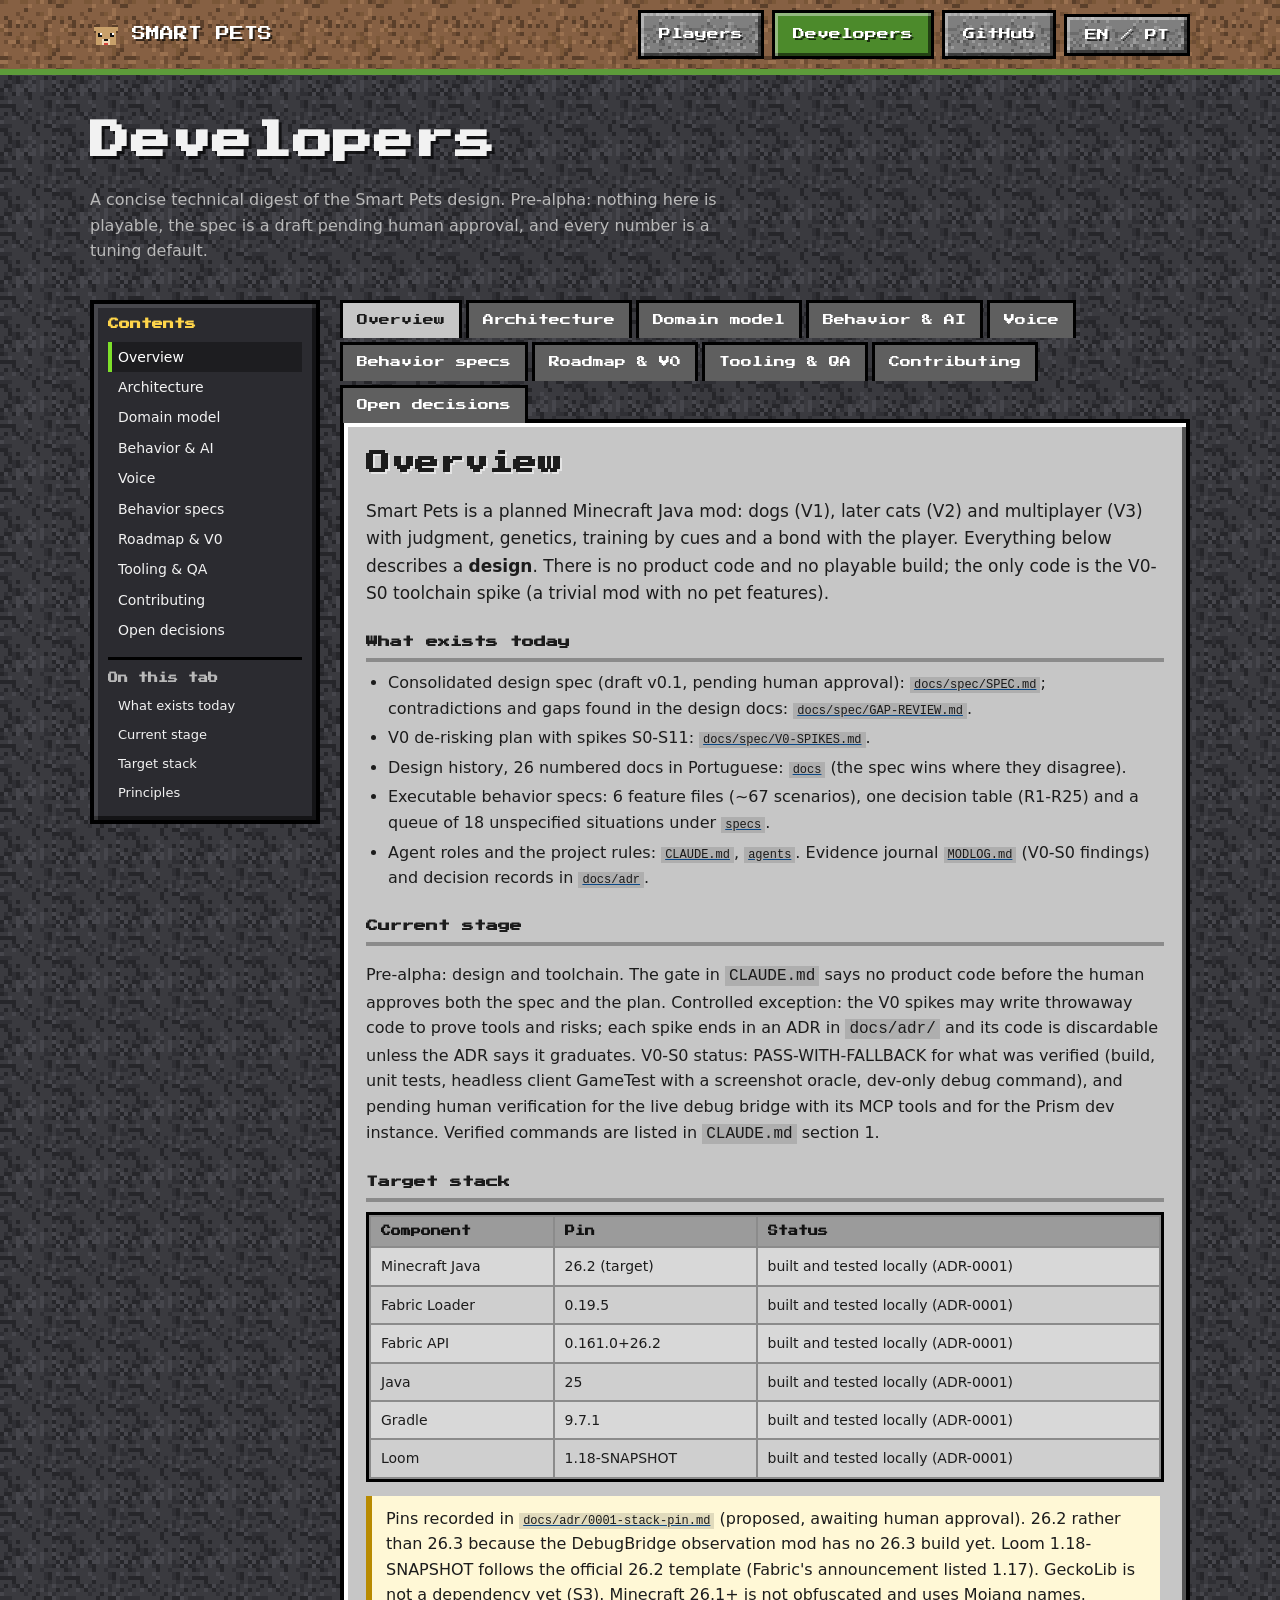
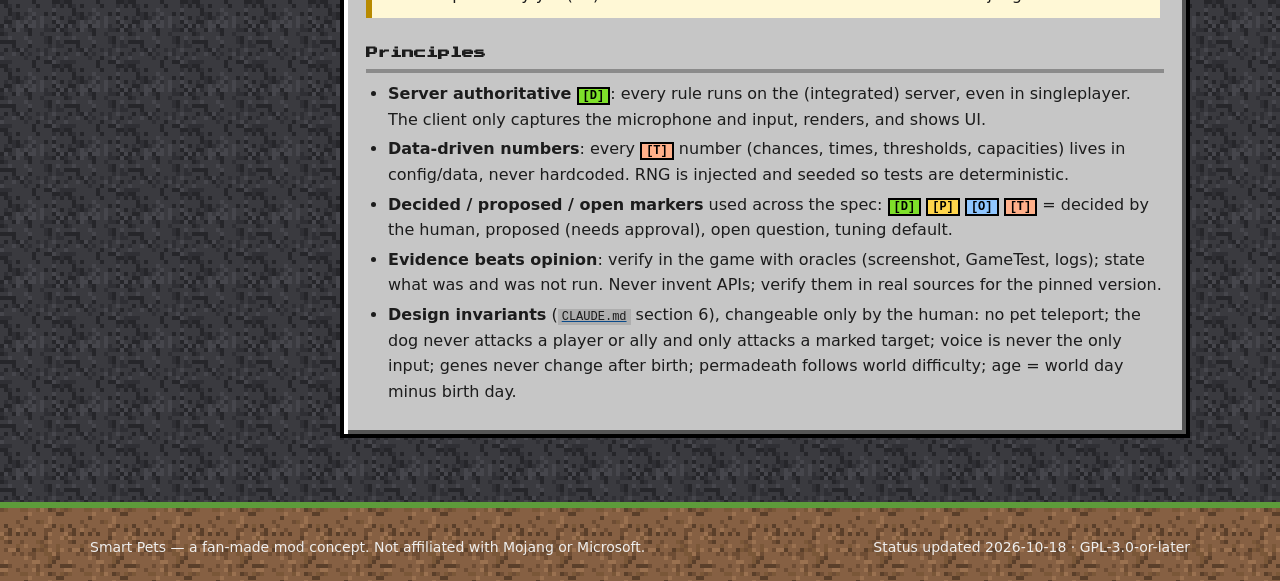
==== commit 308e0db3: "docs: close V0-S0 with ADRs and verified commands Add ADR-0001 (stack pin: MC 26.2, Loom 1.18-SNAPSH" ====
--- a/site/dev.html
+++ b/site/dev.html
@@ -27,14 +27,14 @@
 <div class="mc-panel dev-body">
 <section class="dev-panel" id="overview" role="tabpanel" aria-labelledby="tab-overview" tabindex="-1">
 <h2 class="mc-title">Overview</h2>
-<p class="dev-lead">Smart Pets is a planned Minecraft Java mod: dogs (V1), later cats (V2) and multiplayer (V3) with judgment, genetics, training by cues and a bond with the player. Everything below describes a <strong>design</strong>. There is no product code and no playable build.</p>
+<p class="dev-lead">Smart Pets is a planned Minecraft Java mod: dogs (V1), later cats (V2) and multiplayer (V3) with judgment, genetics, training by cues and a bond with the player. Everything below describes a <strong>design</strong>. There is no product code and no playable build; the only code is the V0-S0 toolchain spike (a trivial mod with no pet features).</p>
 <h3 id="what-exists">What exists today</h3>
-<ul><li>Consolidated design spec (draft v0.1, pending human approval): <a class="dev-src" data-repo="docs/spec/SPEC.md" href="https://github.com/JohnGabie/smart-pets-mod/blob/main/docs/spec/SPEC.md" rel="noopener"><code>docs/spec/SPEC.md</code></a>; contradictions and gaps found in the design docs: <a class="dev-src" data-repo="docs/spec/GAP-REVIEW.md" href="https://github.com/JohnGabie/smart-pets-mod/blob/main/docs/spec/GAP-REVIEW.md" rel="noopener"><code>docs/spec/GAP-REVIEW.md</code></a>.</li><li>V0 de-risking plan with spikes S0-S11: <a class="dev-src" data-repo="docs/spec/V0-SPIKES.md" href="https://github.com/JohnGabie/smart-pets-mod/blob/main/docs/spec/V0-SPIKES.md" rel="noopener"><code>docs/spec/V0-SPIKES.md</code></a>.</li><li>Design history, 26 numbered docs in Portuguese: <a class="dev-src" data-repo="docs" href="https://github.com/JohnGabie/smart-pets-mod/blob/main/docs" rel="noopener"><code>docs</code></a> (the spec wins where they disagree).</li><li>Executable behavior specs: 6 feature files (~67 scenarios), one decision table (R1-R25) and a queue of 18 unspecified situations under <a class="dev-src" data-repo="specs" href="https://github.com/JohnGabie/smart-pets-mod/blob/main/specs" rel="noopener"><code>specs</code></a>.</li><li>Agent roles and the project rules: <a class="dev-src" data-repo="CLAUDE.md" href="https://github.com/JohnGabie/smart-pets-mod/blob/main/CLAUDE.md" rel="noopener"><code>CLAUDE.md</code></a>, <a class="dev-src" data-repo="agents" href="https://github.com/JohnGabie/smart-pets-mod/blob/main/agents" rel="noopener"><code>agents</code></a>. Evidence journal <a class="dev-src" data-repo="MODLOG.md" href="https://github.com/JohnGabie/smart-pets-mod/blob/main/MODLOG.md" rel="noopener"><code>MODLOG.md</code></a> is still empty (starts with V0-S0).</li></ul>
+<ul><li>Consolidated design spec (draft v0.1, pending human approval): <a class="dev-src" data-repo="docs/spec/SPEC.md" href="https://github.com/JohnGabie/smart-pets-mod/blob/main/docs/spec/SPEC.md" rel="noopener"><code>docs/spec/SPEC.md</code></a>; contradictions and gaps found in the design docs: <a class="dev-src" data-repo="docs/spec/GAP-REVIEW.md" href="https://github.com/JohnGabie/smart-pets-mod/blob/main/docs/spec/GAP-REVIEW.md" rel="noopener"><code>docs/spec/GAP-REVIEW.md</code></a>.</li><li>V0 de-risking plan with spikes S0-S11: <a class="dev-src" data-repo="docs/spec/V0-SPIKES.md" href="https://github.com/JohnGabie/smart-pets-mod/blob/main/docs/spec/V0-SPIKES.md" rel="noopener"><code>docs/spec/V0-SPIKES.md</code></a>.</li><li>Design history, 26 numbered docs in Portuguese: <a class="dev-src" data-repo="docs" href="https://github.com/JohnGabie/smart-pets-mod/blob/main/docs" rel="noopener"><code>docs</code></a> (the spec wins where they disagree).</li><li>Executable behavior specs: 6 feature files (~67 scenarios), one decision table (R1-R25) and a queue of 18 unspecified situations under <a class="dev-src" data-repo="specs" href="https://github.com/JohnGabie/smart-pets-mod/blob/main/specs" rel="noopener"><code>specs</code></a>.</li><li>Agent roles and the project rules: <a class="dev-src" data-repo="CLAUDE.md" href="https://github.com/JohnGabie/smart-pets-mod/blob/main/CLAUDE.md" rel="noopener"><code>CLAUDE.md</code></a>, <a class="dev-src" data-repo="agents" href="https://github.com/JohnGabie/smart-pets-mod/blob/main/agents" rel="noopener"><code>agents</code></a>. Evidence journal <a class="dev-src" data-repo="MODLOG.md" href="https://github.com/JohnGabie/smart-pets-mod/blob/main/MODLOG.md" rel="noopener"><code>MODLOG.md</code></a> (V0-S0 findings) and decision records in <a class="dev-src" data-repo="docs/adr" href="https://github.com/JohnGabie/smart-pets-mod/blob/main/docs/adr" rel="noopener"><code>docs/adr</code></a>.</li></ul>
 <h3 id="stage">Current stage</h3>
-<p>Pre-alpha: design and toolchain. The gate in <code>CLAUDE.md</code> says no product code before the human approves both the spec and the plan. Controlled exception: the V0 spikes may write throwaway code to prove tools and risks; each spike ends in an ADR in <code>docs/adr/</code> and its code is discardable unless the ADR says it graduates. Build and test commands are still to be defined at scaffold time.</p>
+<p>Pre-alpha: design and toolchain. The gate in <code>CLAUDE.md</code> says no product code before the human approves both the spec and the plan. Controlled exception: the V0 spikes may write throwaway code to prove tools and risks; each spike ends in an ADR in <code>docs/adr/</code> and its code is discardable unless the ADR says it graduates. V0-S0 status: PASS-WITH-FALLBACK for what was verified (build, unit tests, headless client GameTest with a screenshot oracle, dev-only debug command), and pending human verification for the live debug bridge with its MCP tools and for the Prism dev instance. Verified commands are listed in <code>CLAUDE.md</code> section 1.</p>
 <h3 id="stack">Target stack</h3>
-<div class="dev-scroll" role="region" tabindex="0" aria-label="Table, scrollable"><table class="dev-table "><thead><tr><th scope="col">Component</th><th scope="col">Pin</th><th scope="col">Status</th></tr></thead><tbody><tr><td>Minecraft Java</td><td>26.2 (target)</td><td>pinned in the V0-S0 plan, not yet built</td></tr><tr><td>Fabric Loader</td><td>0.19.5</td><td>pinned in the V0-S0 plan, not yet built</td></tr><tr><td>Fabric API</td><td>0.161.0+26.2</td><td>pinned in the V0-S0 plan, not yet built</td></tr><tr><td>Java</td><td>25</td><td>pinned in the V0-S0 plan, not yet built</td></tr><tr><td>Gradle</td><td>9.7.1</td><td>pinned in the V0-S0 plan, not yet built</td></tr><tr><td>Loom</td><td>1.18-SNAPSHOT</td><td>pinned in the V0-S0 plan, not yet built</td></tr></tbody></table></div>
-<p class="mc-note">Honesty note: these pins come from the V0-S0 plan, which is not stored in the repository. The repo documents still say the target is "likely 26.x" (<a class="dev-src" data-repo="CLAUDE.md" href="https://github.com/JohnGabie/smart-pets-mod/blob/main/CLAUDE.md" rel="noopener"><code>CLAUDE.md</code></a> section 1, <a class="dev-src" data-repo="docs/spec/SPEC.md" href="https://github.com/JohnGabie/smart-pets-mod/blob/main/docs/spec/SPEC.md" rel="noopener"><code>docs/spec/SPEC.md</code></a> section 3 <span class="dev-mk dev-mk-o" title="open question">[O]</span>) and the site data says "Minecraft Java 26.x (Fabric)". The research note <a class="dev-src" data-repo="docs/26-ai-modding-practices-2026.md" href="https://github.com/JohnGabie/smart-pets-mod/blob/main/docs/26-ai-modding-practices-2026.md" rel="noopener"><code>docs/26-ai-modding-practices-2026.md</code></a> lists a similar reference stack for 26.3 (Loom 1.18.3, Fabric API 0.161.0+26.3). GeckoLib availability for the pinned version is still unchecked. Minecraft 26.1+ is not obfuscated and uses Mojang names (doc 26).</p>
+<div class="dev-scroll" role="region" tabindex="0" aria-label="Table, scrollable"><table class="dev-table "><thead><tr><th scope="col">Component</th><th scope="col">Pin</th><th scope="col">Status</th></tr></thead><tbody><tr><td>Minecraft Java</td><td>26.2 (target)</td><td>built and tested locally (ADR-0001)</td></tr><tr><td>Fabric Loader</td><td>0.19.5</td><td>built and tested locally (ADR-0001)</td></tr><tr><td>Fabric API</td><td>0.161.0+26.2</td><td>built and tested locally (ADR-0001)</td></tr><tr><td>Java</td><td>25</td><td>built and tested locally (ADR-0001)</td></tr><tr><td>Gradle</td><td>9.7.1</td><td>built and tested locally (ADR-0001)</td></tr><tr><td>Loom</td><td>1.18-SNAPSHOT</td><td>built and tested locally (ADR-0001)</td></tr></tbody></table></div>
+<p class="mc-note">Pins recorded in <a class="dev-src" data-repo="docs/adr/0001-stack-pin.md" href="https://github.com/JohnGabie/smart-pets-mod/blob/main/docs/adr/0001-stack-pin.md" rel="noopener"><code>docs/adr/0001-stack-pin.md</code></a> (proposed, awaiting human approval). 26.2 rather than 26.3 because the DebugBridge observation mod has no 26.3 build yet. Loom 1.18-SNAPSHOT follows the official 26.2 template (Fabric's announcement listed 1.17). GeckoLib is not a dependency yet (S3). Minecraft 26.1+ is not obfuscated and uses Mojang names.</p>
 <h3 id="principles">Principles</h3>
 <ul><li><strong>Server authoritative</strong> <span class="dev-mk dev-mk-d" title="decided by the human">[D]</span>: every rule runs on the (integrated) server, even in singleplayer. The client only captures the microphone and input, renders, and shows UI.</li><li><strong>Data-driven numbers</strong>: every <span class="dev-mk dev-mk-t" title="tuning default, lives in config/data">[T]</span> number (chances, times, thresholds, capacities) lives in config/data, never hardcoded. RNG is injected and seeded so tests are deterministic.</li><li><strong>Decided / proposed / open markers</strong> used across the spec: <span class="dev-mk dev-mk-d" title="decided by the human">[D]</span> <span class="dev-mk dev-mk-p" title="proposed, needs approval">[P]</span> <span class="dev-mk dev-mk-o" title="open question">[O]</span> <span class="dev-mk dev-mk-t" title="tuning default, lives in config/data">[T]</span> = decided by the human, proposed (needs approval), open question, tuning default.</li><li><strong>Evidence beats opinion</strong>: verify in the game with oracles (screenshot, GameTest, logs); state what was and was not run. Never invent APIs; verify them in real sources for the pinned version.</li><li><strong>Design invariants</strong> (<a class="dev-src" data-repo="CLAUDE.md" href="https://github.com/JohnGabie/smart-pets-mod/blob/main/CLAUDE.md" rel="noopener"><code>CLAUDE.md</code></a> section 6), changeable only by the human: no pet teleport; the dog never attacks a player or ally and only attacks a marked target; voice is never the only input; genes never change after birth; permadeath follows world difficulty; age = world day minus birth day.</li></ul>
 </section><section class="dev-panel" id="architecture" role="tabpanel" aria-labelledby="tab-architecture" tabindex="-1">
@@ -188,8 +188,8 @@
 <h2 class="mc-title">Tooling and QA</h2>
 <p>Principle: oracles over opinion. Sources: <a class="dev-src" data-repo="docs/24-debug-tooling.md" href="https://github.com/JohnGabie/smart-pets-mod/blob/main/docs/24-debug-tooling.md" rel="noopener"><code>docs/24-debug-tooling.md</code></a>, <a class="dev-src" data-repo="docs/26-ai-modding-practices-2026.md" href="https://github.com/JohnGabie/smart-pets-mod/blob/main/docs/26-ai-modding-practices-2026.md" rel="noopener"><code>docs/26-ai-modding-practices-2026.md</code></a>, <a class="dev-src" data-repo="docs/spec/V0-SPIKES.md" href="https://github.com/JohnGabie/smart-pets-mod/blob/main/docs/spec/V0-SPIKES.md" rel="noopener"><code>docs/spec/V0-SPIKES.md</code></a> (S0), <a class="dev-src" data-repo="CLAUDE.md" href="https://github.com/JohnGabie/smart-pets-mod/blob/main/CLAUDE.md" rel="noopener"><code>CLAUDE.md</code></a>, <a class="dev-src" data-repo="agents/agent-qa.md" href="https://github.com/JohnGabie/smart-pets-mod/blob/main/agents/agent-qa.md" rel="noopener"><code>agents/agent-qa.md</code></a>.</p>
 <h3 id="oracles">Oracles</h3>
-<div class="dev-scroll" role="region" tabindex="0" aria-label="Table, scrollable"><table class="dev-table "><thead><tr><th scope="col">Oracle</th><th scope="col">For what</th><th scope="col">Notes</th></tr></thead><tbody><tr><td><strong>JUnit</strong> (plus Cucumber-JVM, jqwik)</td><td><code>core</code> logic: genes, inheritance, mastery, energy, age, bond</td><td>No Minecraft needed. Tests are written before the implementation.</td></tr><tr><td><strong>Fabric client GameTest</strong></td><td>Platform behavior with screenshots</td><td>Headless under Xvfb with a screenshot oracle; runs via Gradle, good for regression. Xvfb and ffmpeg are not installed on the author's machine and need sudo.</td></tr><tr><td><strong>DebugBridge</strong> + <strong>mcdev-mcp</strong></td><td>Live inspection of the running game</td><td>DebugBridge: Fabric client-only mod, local WebSocket, JVM scripts; mcdev-mcp: decompiled-source search, game state, screenshots, short video, entities, chat. Dev instance only, never the personal profile. Both MIT.</td></tr><tr><td>Game logs</td><td>Warnings and errors</td><td><code>latest.log</code> and crash reports are read directly; new warnings count.</td></tr><tr><td>Event journal</td><td>Behavior assertions</td><td>Same journal for specs and QA.</td></tr></tbody></table></div>
-<ul><li><strong>Scripted input in client GameTests</strong>: per the verification note carried from the V0-S0 plan, Fabric client GameTests support scripted input (the TestInput API), so keyboard and look input can be driven. Earlier repo text says the docs read did not cover input (<a class="dev-src" data-repo="docs/24-debug-tooling.md" href="https://github.com/JohnGabie/smart-pets-mod/blob/main/docs/24-debug-tooling.md" rel="noopener"><code>docs/24-debug-tooling.md</code></a>, <a class="dev-src" data-repo="docs/spec/BEHAVIOR-SPECS.md" href="https://github.com/JohnGabie/smart-pets-mod/blob/main/docs/spec/BEHAVIOR-SPECS.md" rel="noopener"><code>docs/spec/BEHAVIOR-SPECS.md</code></a>); the behavior-spec design keeps a fallback of injecting commands through the server-side command handler (S8) with a fake player entity. Not yet exercised in this repo; confirm in S0/S10.</li><li>Nothing in doc 24 was installed or tested when written; S0 verifies each link in the chain against the pinned version.</li><li>Dev-only debug commands (spawn pet with genome, set age/needs, dump record, time warp, force events) and the event journal are never part of the release UI.</li><li>Safety: debug access only in a disposable dev instance with an offline/dev account; back up before touching any save; kill processes by PID, not by name.</li></ul>
+<div class="dev-scroll" role="region" tabindex="0" aria-label="Table, scrollable"><table class="dev-table "><thead><tr><th scope="col">Oracle</th><th scope="col">For what</th><th scope="col">Notes</th></tr></thead><tbody><tr><td><strong>JUnit</strong> (plus Cucumber-JVM, jqwik)</td><td><code>core</code> logic: genes, inheritance, mastery, energy, age, bond</td><td>No Minecraft needed. Tests are written before the implementation.</td></tr><tr><td><strong>Fabric client GameTest</strong></td><td>Platform behavior with screenshots</td><td>Verified in V0-S0: headless under Xvfb (Mesa llvmpipe) with a screenshot oracle, one command, about 2 minutes cold.</td></tr><tr><td><strong>DebugBridge</strong> + <strong>mcdev-mcp</strong></td><td>Live inspection of the running game</td><td>DebugBridge: Fabric client-only mod, local WebSocket, JVM scripts; mcdev-mcp: decompiled-source search, game state, screenshots, short video, entities, chat. Dev instance only, never the personal profile. Both MIT. V0-S0: mcdev-mcp indexed the 26.2 source; DebugBridge loads but its live connection waits on a one-time human consent click (pending).</td></tr><tr><td>Game logs</td><td>Warnings and errors</td><td><code>latest.log</code> and crash reports are read directly; new warnings count.</td></tr><tr><td>Event journal</td><td>Behavior assertions</td><td>Same journal for specs and QA.</td></tr></tbody></table></div>
+<ul><li><strong>Scripted input in client GameTests</strong>: verified in V0-S0 against the 26.2 client GameTest API: <code>TestInput</code> (key/mouse, <code>lookAt</code>, <code>typeChars</code>) and <code>TestServerContext#runCommand</code> (used by the S0 dev-command test). The behavior-spec design still prefers injecting commands through the server-side command handler (S8).</li><li>Nothing in doc 24 was installed or tested when written; S0 verified each link it could against the pinned version (<a class="dev-src" data-repo="docs/adr/0002-observation-stack.md" href="https://github.com/JohnGabie/smart-pets-mod/blob/main/docs/adr/0002-observation-stack.md" rel="noopener"><code>docs/adr/0002-observation-stack.md</code></a>).</li><li>Dev-only debug commands (spawn pet with genome, set age/needs, dump record, time warp, force events) and the event journal are never part of the release UI.</li><li>Safety: debug access only in a disposable dev instance with an offline/dev account; back up before touching any save; kill processes by PID, not by name.</li></ul>
 <h3 id="vcs">Version control and PR flow</h3>
 <ol class="dev-ladder"><li>One branch per task, named <code>type/short</code> (e.g. <code>feat/energy</code>); never commit to the main branch directly.</li><li>Small commits, clear messages; no force-push, no history rewrite, no deleting other people's branches.</li><li>The executor opens a small PR: task, what changed, how it was verified, what was <em>not</em> verified.</li><li>Reviewer verdict, then QA report, then the human merges (default). The merge needs Reviewer OK plus QA OK.</li></ol>
 <ul><li><strong>Labels</strong>: if everyone uses the same GitHub account, formal approval may be impossible, so the verdict is carried by labels and a verdict comment. Label set defined in <a class="dev-src" data-repo="agents/agent-version-control.md" href="https://github.com/JohnGabie/smart-pets-mod/blob/main/agents/agent-version-control.md" rel="noopener"><code>agents/agent-version-control.md</code></a>: <code>needs-qa</code>, <code>qa-passed</code>, <code>approved-by-reviewer</code>, <code>changes-requested</code>, <code>blocked</code>, <code>v0-spike</code>, <code>v1</code>, <code>v2</code>, <code>v3</code>, <code>design-decision</code>.</li><li><strong>Local protections</strong>: GitHub's free plan has no branch protection on private repos, so run <code>git config core.hooksPath scripts/dev/git-hooks</code> once per clone (blocks direct push to main and force-push). Helper scripts: <a class="dev-src" data-repo="scripts/dev/backup-repo.sh" href="https://github.com/JohnGabie/smart-pets-mod/blob/main/scripts/dev/backup-repo.sh" rel="noopener"><code>scripts/dev/backup-repo.sh</code></a>, <a class="dev-src" data-repo="scripts/dev/branch-health.sh" href="https://github.com/JohnGabie/smart-pets-mod/blob/main/scripts/dev/branch-health.sh" rel="noopener"><code>scripts/dev/branch-health.sh</code></a>, <a class="dev-src" data-repo="scripts/qa/docs-freshness.sh" href="https://github.com/JohnGabie/smart-pets-mod/blob/main/scripts/qa/docs-freshness.sh" rel="noopener"><code>scripts/qa/docs-freshness.sh</code></a>.</li><li>Parallel executors use separate worktrees/branches and distinct file owners; two executors never edit the same file.</li><li>One PR, one task, one goal.</li></ul>
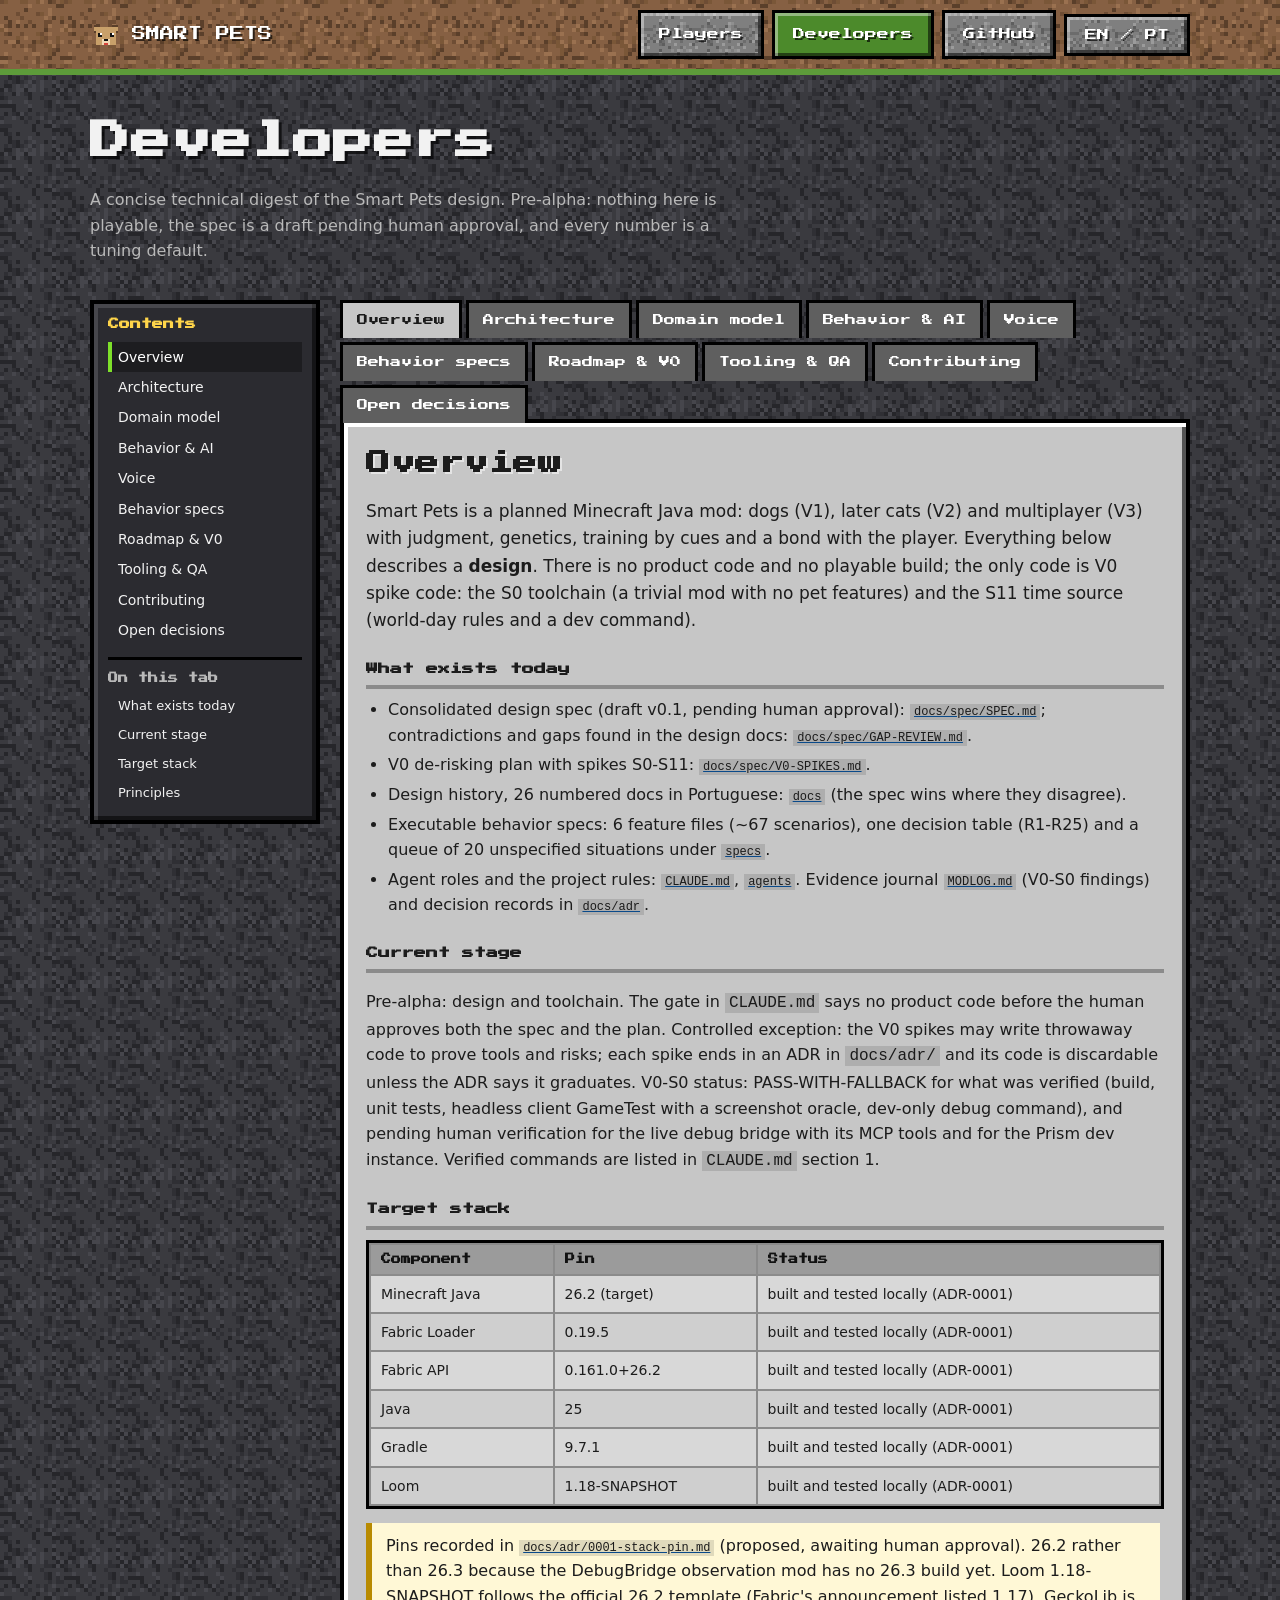
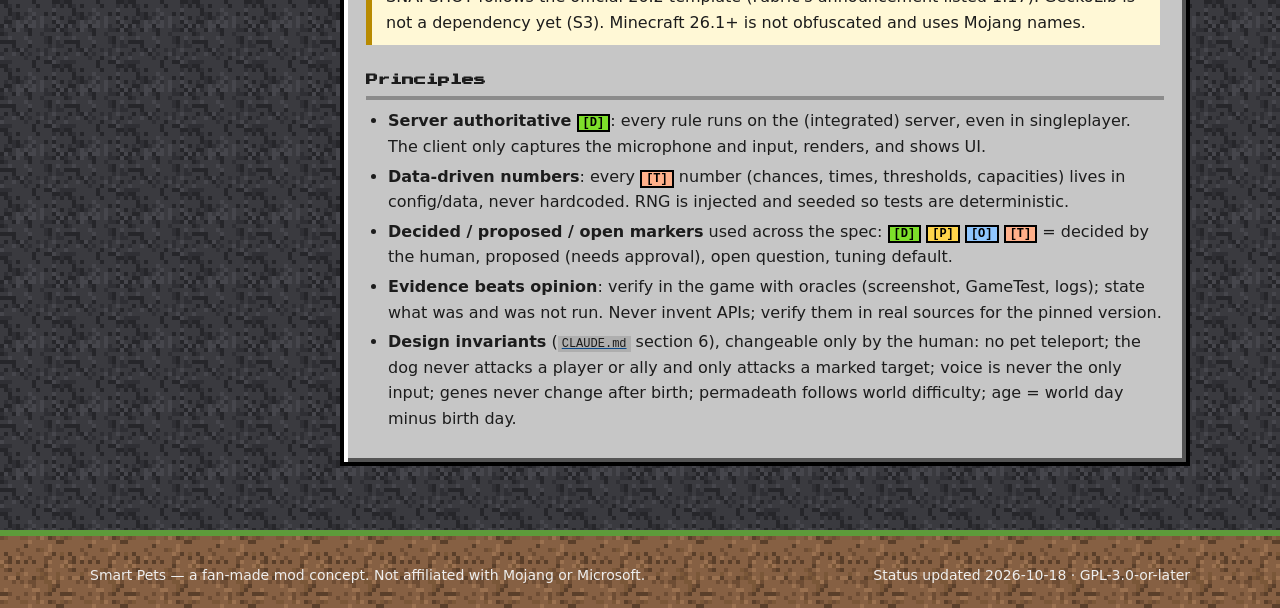
==== commit 208d77e1: "docs: close V0-S11 time source with ADR and behavior table Co-Authored-By: Claude Sonnet 5.5 <norepl" ====
--- a/site/dev.html
+++ b/site/dev.html
@@ -27,9 +27,9 @@
 <div class="mc-panel dev-body">
 <section class="dev-panel" id="overview" role="tabpanel" aria-labelledby="tab-overview" tabindex="-1">
 <h2 class="mc-title">Overview</h2>
-<p class="dev-lead">Smart Pets is a planned Minecraft Java mod: dogs (V1), later cats (V2) and multiplayer (V3) with judgment, genetics, training by cues and a bond with the player. Everything below describes a <strong>design</strong>. There is no product code and no playable build; the only code is the V0-S0 toolchain spike (a trivial mod with no pet features).</p>
+<p class="dev-lead">Smart Pets is a planned Minecraft Java mod: dogs (V1), later cats (V2) and multiplayer (V3) with judgment, genetics, training by cues and a bond with the player. Everything below describes a <strong>design</strong>. There is no product code and no playable build; the only code is V0 spike code: the S0 toolchain (a trivial mod with no pet features) and the S11 time source (world-day rules and a dev command).</p>
 <h3 id="what-exists">What exists today</h3>
-<ul><li>Consolidated design spec (draft v0.1, pending human approval): <a class="dev-src" data-repo="docs/spec/SPEC.md" href="https://github.com/JohnGabie/smart-pets-mod/blob/main/docs/spec/SPEC.md" rel="noopener"><code>docs/spec/SPEC.md</code></a>; contradictions and gaps found in the design docs: <a class="dev-src" data-repo="docs/spec/GAP-REVIEW.md" href="https://github.com/JohnGabie/smart-pets-mod/blob/main/docs/spec/GAP-REVIEW.md" rel="noopener"><code>docs/spec/GAP-REVIEW.md</code></a>.</li><li>V0 de-risking plan with spikes S0-S11: <a class="dev-src" data-repo="docs/spec/V0-SPIKES.md" href="https://github.com/JohnGabie/smart-pets-mod/blob/main/docs/spec/V0-SPIKES.md" rel="noopener"><code>docs/spec/V0-SPIKES.md</code></a>.</li><li>Design history, 26 numbered docs in Portuguese: <a class="dev-src" data-repo="docs" href="https://github.com/JohnGabie/smart-pets-mod/blob/main/docs" rel="noopener"><code>docs</code></a> (the spec wins where they disagree).</li><li>Executable behavior specs: 6 feature files (~67 scenarios), one decision table (R1-R25) and a queue of 18 unspecified situations under <a class="dev-src" data-repo="specs" href="https://github.com/JohnGabie/smart-pets-mod/blob/main/specs" rel="noopener"><code>specs</code></a>.</li><li>Agent roles and the project rules: <a class="dev-src" data-repo="CLAUDE.md" href="https://github.com/JohnGabie/smart-pets-mod/blob/main/CLAUDE.md" rel="noopener"><code>CLAUDE.md</code></a>, <a class="dev-src" data-repo="agents" href="https://github.com/JohnGabie/smart-pets-mod/blob/main/agents" rel="noopener"><code>agents</code></a>. Evidence journal <a class="dev-src" data-repo="MODLOG.md" href="https://github.com/JohnGabie/smart-pets-mod/blob/main/MODLOG.md" rel="noopener"><code>MODLOG.md</code></a> (V0-S0 findings) and decision records in <a class="dev-src" data-repo="docs/adr" href="https://github.com/JohnGabie/smart-pets-mod/blob/main/docs/adr" rel="noopener"><code>docs/adr</code></a>.</li></ul>
+<ul><li>Consolidated design spec (draft v0.1, pending human approval): <a class="dev-src" data-repo="docs/spec/SPEC.md" href="https://github.com/JohnGabie/smart-pets-mod/blob/main/docs/spec/SPEC.md" rel="noopener"><code>docs/spec/SPEC.md</code></a>; contradictions and gaps found in the design docs: <a class="dev-src" data-repo="docs/spec/GAP-REVIEW.md" href="https://github.com/JohnGabie/smart-pets-mod/blob/main/docs/spec/GAP-REVIEW.md" rel="noopener"><code>docs/spec/GAP-REVIEW.md</code></a>.</li><li>V0 de-risking plan with spikes S0-S11: <a class="dev-src" data-repo="docs/spec/V0-SPIKES.md" href="https://github.com/JohnGabie/smart-pets-mod/blob/main/docs/spec/V0-SPIKES.md" rel="noopener"><code>docs/spec/V0-SPIKES.md</code></a>.</li><li>Design history, 26 numbered docs in Portuguese: <a class="dev-src" data-repo="docs" href="https://github.com/JohnGabie/smart-pets-mod/blob/main/docs" rel="noopener"><code>docs</code></a> (the spec wins where they disagree).</li><li>Executable behavior specs: 6 feature files (~67 scenarios), one decision table (R1-R25) and a queue of 20 unspecified situations under <a class="dev-src" data-repo="specs" href="https://github.com/JohnGabie/smart-pets-mod/blob/main/specs" rel="noopener"><code>specs</code></a>.</li><li>Agent roles and the project rules: <a class="dev-src" data-repo="CLAUDE.md" href="https://github.com/JohnGabie/smart-pets-mod/blob/main/CLAUDE.md" rel="noopener"><code>CLAUDE.md</code></a>, <a class="dev-src" data-repo="agents" href="https://github.com/JohnGabie/smart-pets-mod/blob/main/agents" rel="noopener"><code>agents</code></a>. Evidence journal <a class="dev-src" data-repo="MODLOG.md" href="https://github.com/JohnGabie/smart-pets-mod/blob/main/MODLOG.md" rel="noopener"><code>MODLOG.md</code></a> (V0-S0 findings) and decision records in <a class="dev-src" data-repo="docs/adr" href="https://github.com/JohnGabie/smart-pets-mod/blob/main/docs/adr" rel="noopener"><code>docs/adr</code></a>.</li></ul>
 <h3 id="stage">Current stage</h3>
 <p>Pre-alpha: design and toolchain. The gate in <code>CLAUDE.md</code> says no product code before the human approves both the spec and the plan. Controlled exception: the V0 spikes may write throwaway code to prove tools and risks; each spike ends in an ADR in <code>docs/adr/</code> and its code is discardable unless the ADR says it graduates. V0-S0 status: PASS-WITH-FALLBACK for what was verified (build, unit tests, headless client GameTest with a screenshot oracle, dev-only debug command), and pending human verification for the live debug bridge with its MCP tools and for the Prism dev instance. Verified commands are listed in <code>CLAUDE.md</code> section 1.</p>
 <h3 id="stack">Target stack</h3>
@@ -105,7 +105,7 @@
 <div class="dev-scroll" role="region" tabindex="0" aria-label="Table, scrollable"><table class="dev-table "><thead><tr><th scope="col">Share</th><th scope="col">Outcome</th></tr></thead><tbody><tr><td>~80%</td><td>normal puppy</td></tr><tr><td>~15%</td><td>"rough diamond": 1-2 traits notably above both parents</td></tr><tr><td>~1-2%</td><td>"genius": several high traits, raised training ceiling, with a built-in cost (e.g. high clinginess or energy)</td></tr></tbody></table></div>
 <ul><li>Regression to the mean: a genius's children mostly return to average; the ceiling bonus is rarely inherited.</li><li>Some chance a puppy comes out below its parents. Orphans get a small bias in these odds.</li><li>Wildness = parents' mean minus a per-generation drop.</li><li>Reproduction follows vanilla (feed two adults, love mode), no estrus or pregnancy; litter 3-5, about 20 days between litters per mother <span class="dev-mk dev-mk-t" title="tuning default, lives in config/data">[T]</span>.</li></ul>
 <h3 id="time-age">Time and age model</h3>
-<ul><li>Clock = the world day counter (the "Day N" of F3 / <code>/time query day</code>), not real time <span class="dev-mk dev-mk-d" title="decided by the human">[D]</span>. Exact source and edge cases (sleep, <code>/time set</code>, daylight cycle off) are spike S11.</li><li><code>age_days = max(previous_age_days, current_day - birth_day)</code>: monotonic, never decreases when time is set back <span class="dev-mk dev-mk-p" title="proposed, needs approval">[P]</span>. Scenario: born day 10, world day 40 gives 30 days; set back to 20 still 30.</li><li>Mod year = 10 world days <span class="dev-mk dev-mk-t" title="tuning default, lives in config/data">[T]</span><span class="dev-mk dev-mk-o" title="open question">[O]</span>; lifespan 8-16 mod years = 80-160 days.</li><li>Catch-up on load: needs, loneliness, rust and aging use elapsed days with caps; long absences are never punished like neglect <span class="dev-mk dev-mk-d" title="decided by the human">[D]</span>.</li></ul>
+<ul><li>Clock = the world day counter, not real time <span class="dev-mk dev-mk-d" title="decided by the human">[D]</span>: the period count of the <code>minecraft:day</code> timeline on the overworld clock (F3 "Day #", <code>/time query minecraft:day repetition</code>). Edge cases (sleep, <code>/time set</code>, <code>advance_time</code> off) are in <a class="dev-src" data-repo="docs/adr/0003-time-source.md" href="https://github.com/JohnGabie/smart-pets-mod/blob/main/docs/adr/0003-time-source.md" rel="noopener"><code>ADR-0003</code></a> (S11, pending human approval); <code>advance_time false</code> stops aging <span class="dev-mk dev-mk-p" title="proposed, needs approval">[P]</span>.</li><li><code>age_days = max(previous_age_days, current_day - birth_day)</code>: monotonic, never decreases when time is set back <span class="dev-mk dev-mk-p" title="proposed, needs approval">[P]</span>. Scenario: born day 10, world day 40 gives 30 days; set back to 20 still 30.</li><li>Mod year = 10 world days <span class="dev-mk dev-mk-t" title="tuning default, lives in config/data">[T]</span><span class="dev-mk dev-mk-o" title="open question">[O]</span>; lifespan 8-16 mod years = 80-160 days.</li><li>Catch-up on load: needs, loneliness, rust and aging use elapsed days with caps; long absences are never punished like neglect <span class="dev-mk dev-mk-d" title="decided by the human">[D]</span>.</li></ul>
 <h3 id="stages">Life stages <span class="dev-mk dev-mk-t" title="tuning default, lives in config/data">[T]</span></h3>
 <div class="dev-scroll" role="region" tabindex="0" aria-label="Table, scrollable"><table class="dev-table "><thead><tr><th scope="col">Stage</th><th scope="col">Span</th><th scope="col">Notes</th></tr></thead><tbody><tr><td>Puppy</td><td>0-1 year</td><td>small energy pool, fast recharge; puppy scale</td></tr><tr><td>Adolescent</td><td>1-2 years</td><td>large energy capacity; lanky</td></tr><tr><td>Adult</td><td>2 years to 75% of lifespan</td><td>medium energy; breeds from 2y</td></tr><tr><td>Senior</td><td>last 25% of lifespan</td><td>small energy; grey muzzle <span class="dev-mk dev-mk-p" title="proposed, needs approval">[P]</span></td></tr></tbody></table></div>
 <h3 id="health">Health and death by difficulty <span class="dev-mk dev-mk-d" title="decided by the human">[D]</span></h3>
@@ -189,7 +189,7 @@
 <p>Principle: oracles over opinion. Sources: <a class="dev-src" data-repo="docs/24-debug-tooling.md" href="https://github.com/JohnGabie/smart-pets-mod/blob/main/docs/24-debug-tooling.md" rel="noopener"><code>docs/24-debug-tooling.md</code></a>, <a class="dev-src" data-repo="docs/26-ai-modding-practices-2026.md" href="https://github.com/JohnGabie/smart-pets-mod/blob/main/docs/26-ai-modding-practices-2026.md" rel="noopener"><code>docs/26-ai-modding-practices-2026.md</code></a>, <a class="dev-src" data-repo="docs/spec/V0-SPIKES.md" href="https://github.com/JohnGabie/smart-pets-mod/blob/main/docs/spec/V0-SPIKES.md" rel="noopener"><code>docs/spec/V0-SPIKES.md</code></a> (S0), <a class="dev-src" data-repo="CLAUDE.md" href="https://github.com/JohnGabie/smart-pets-mod/blob/main/CLAUDE.md" rel="noopener"><code>CLAUDE.md</code></a>, <a class="dev-src" data-repo="agents/agent-qa.md" href="https://github.com/JohnGabie/smart-pets-mod/blob/main/agents/agent-qa.md" rel="noopener"><code>agents/agent-qa.md</code></a>.</p>
 <h3 id="oracles">Oracles</h3>
 <div class="dev-scroll" role="region" tabindex="0" aria-label="Table, scrollable"><table class="dev-table "><thead><tr><th scope="col">Oracle</th><th scope="col">For what</th><th scope="col">Notes</th></tr></thead><tbody><tr><td><strong>JUnit</strong> (plus Cucumber-JVM, jqwik)</td><td><code>core</code> logic: genes, inheritance, mastery, energy, age, bond</td><td>No Minecraft needed. Tests are written before the implementation.</td></tr><tr><td><strong>Fabric client GameTest</strong></td><td>Platform behavior with screenshots</td><td>Verified in V0-S0: headless under Xvfb (Mesa llvmpipe) with a screenshot oracle, one command, about 2 minutes cold.</td></tr><tr><td><strong>DebugBridge</strong> + <strong>mcdev-mcp</strong></td><td>Live inspection of the running game</td><td>DebugBridge: Fabric client-only mod, local WebSocket, JVM scripts; mcdev-mcp: decompiled-source search, game state, screenshots, short video, entities, chat. Dev instance only, never the personal profile. Both MIT. V0-S0: mcdev-mcp indexed the 26.2 source; DebugBridge loads but its live connection waits on a one-time human consent click (pending).</td></tr><tr><td>Game logs</td><td>Warnings and errors</td><td><code>latest.log</code> and crash reports are read directly; new warnings count.</td></tr><tr><td>Event journal</td><td>Behavior assertions</td><td>Same journal for specs and QA.</td></tr></tbody></table></div>
-<ul><li><strong>Scripted input in client GameTests</strong>: verified in V0-S0 against the 26.2 client GameTest API: <code>TestInput</code> (key/mouse, <code>lookAt</code>, <code>typeChars</code>) and <code>TestServerContext#runCommand</code> (used by the S0 dev-command test). The behavior-spec design still prefers injecting commands through the server-side command handler (S8).</li><li>Nothing in doc 24 was installed or tested when written; S0 verified each link it could against the pinned version (<a class="dev-src" data-repo="docs/adr/0002-observation-stack.md" href="https://github.com/JohnGabie/smart-pets-mod/blob/main/docs/adr/0002-observation-stack.md" rel="noopener"><code>docs/adr/0002-observation-stack.md</code></a>).</li><li>Dev-only debug commands (spawn pet with genome, set age/needs, dump record, time warp, force events) and the event journal are never part of the release UI.</li><li>Safety: debug access only in a disposable dev instance with an offline/dev account; back up before touching any save; kill processes by PID, not by name.</li></ul>
+<ul><li><strong>Scripted input in client GameTests</strong>: the 26.2 client GameTest API has <code>TestInput</code> (key/mouse, <code>lookAt</code>, <code>typeChars</code>; read in the sources, not exercised yet) and <code>TestServerContext#runCommand</code> (verified by the S0 dev-command test). The behavior-spec design still prefers injecting commands through the server-side command handler (S8).</li><li>Nothing in doc 24 was installed or tested when written; S0 verified each link it could against the pinned version (<a class="dev-src" data-repo="docs/adr/0002-observation-stack.md" href="https://github.com/JohnGabie/smart-pets-mod/blob/main/docs/adr/0002-observation-stack.md" rel="noopener"><code>docs/adr/0002-observation-stack.md</code></a>).</li><li>Dev-only debug commands (spawn pet with genome, set age/needs, dump record, time warp, force events) and the event journal are never part of the release UI.</li><li>Safety: debug access only in a disposable dev instance with an offline/dev account; back up before touching any save; kill processes by PID, not by name.</li></ul>
 <h3 id="vcs">Version control and PR flow</h3>
 <ol class="dev-ladder"><li>One branch per task, named <code>type/short</code> (e.g. <code>feat/energy</code>); never commit to the main branch directly.</li><li>Small commits, clear messages; no force-push, no history rewrite, no deleting other people's branches.</li><li>The executor opens a small PR: task, what changed, how it was verified, what was <em>not</em> verified.</li><li>Reviewer verdict, then QA report, then the human merges (default). The merge needs Reviewer OK plus QA OK.</li></ol>
 <ul><li><strong>Labels</strong>: if everyone uses the same GitHub account, formal approval may be impossible, so the verdict is carried by labels and a verdict comment. Label set defined in <a class="dev-src" data-repo="agents/agent-version-control.md" href="https://github.com/JohnGabie/smart-pets-mod/blob/main/agents/agent-version-control.md" rel="noopener"><code>agents/agent-version-control.md</code></a>: <code>needs-qa</code>, <code>qa-passed</code>, <code>approved-by-reviewer</code>, <code>changes-requested</code>, <code>blocked</code>, <code>v0-spike</code>, <code>v1</code>, <code>v2</code>, <code>v3</code>, <code>design-decision</code>.</li><li><strong>Local protections</strong>: GitHub's free plan has no branch protection on private repos, so run <code>git config core.hooksPath scripts/dev/git-hooks</code> once per clone (blocks direct push to main and force-push). Helper scripts: <a class="dev-src" data-repo="scripts/dev/backup-repo.sh" href="https://github.com/JohnGabie/smart-pets-mod/blob/main/scripts/dev/backup-repo.sh" rel="noopener"><code>scripts/dev/backup-repo.sh</code></a>, <a class="dev-src" data-repo="scripts/dev/branch-health.sh" href="https://github.com/JohnGabie/smart-pets-mod/blob/main/scripts/dev/branch-health.sh" rel="noopener"><code>scripts/dev/branch-health.sh</code></a>, <a class="dev-src" data-repo="scripts/qa/docs-freshness.sh" href="https://github.com/JohnGabie/smart-pets-mod/blob/main/scripts/qa/docs-freshness.sh" rel="noopener"><code>scripts/qa/docs-freshness.sh</code></a>.</li><li>Parallel executors use separate worktrees/branches and distinct file owners; two executors never edit the same file.</li><li>One PR, one task, one goal.</li></ul>
@@ -215,7 +215,7 @@
 <p>Two lists exist and overlap; both need the human. Sources: <a class="dev-src" data-repo="docs/spec/SPEC.md" href="https://github.com/JohnGabie/smart-pets-mod/blob/main/docs/spec/SPEC.md" rel="noopener"><code>docs/spec/SPEC.md</code></a> section 24 and <a class="dev-src" data-repo="docs/spec/GAP-REVIEW.md" href="https://github.com/JohnGabie/smart-pets-mod/blob/main/docs/spec/GAP-REVIEW.md" rel="noopener"><code>docs/spec/GAP-REVIEW.md</code></a> section C.</p>
 <h3 id="spec24">SPEC section 24 (priority order)</h3>
 <ol class="dev-decisions">
-<li><strong>Target Minecraft version / loader / JDK / GeckoLib support.</strong> Recommendation: latest stable 26.x + Fabric if tooling supports it (V0-S0). Blocks the scaffold.</li>
+<li><strong>Target Minecraft version / loader / JDK / GeckoLib support.</strong> Recommendation: latest stable 26.x + Fabric if tooling supports it (V0-S0). Proposed in ADR-0001: 26.2 + Fabric + Java 25 (awaiting human approval).</li>
 <li><strong>Mod id and public name; mod license; public release or personal.</strong></li>
 <li><strong>Entity strategy</strong> (custom entity): confirm via S3/S6.</li>
 <li><strong>Art style</strong> (blocky-improved vs realistic) and <strong>sound style</strong> (listening tests).</li>
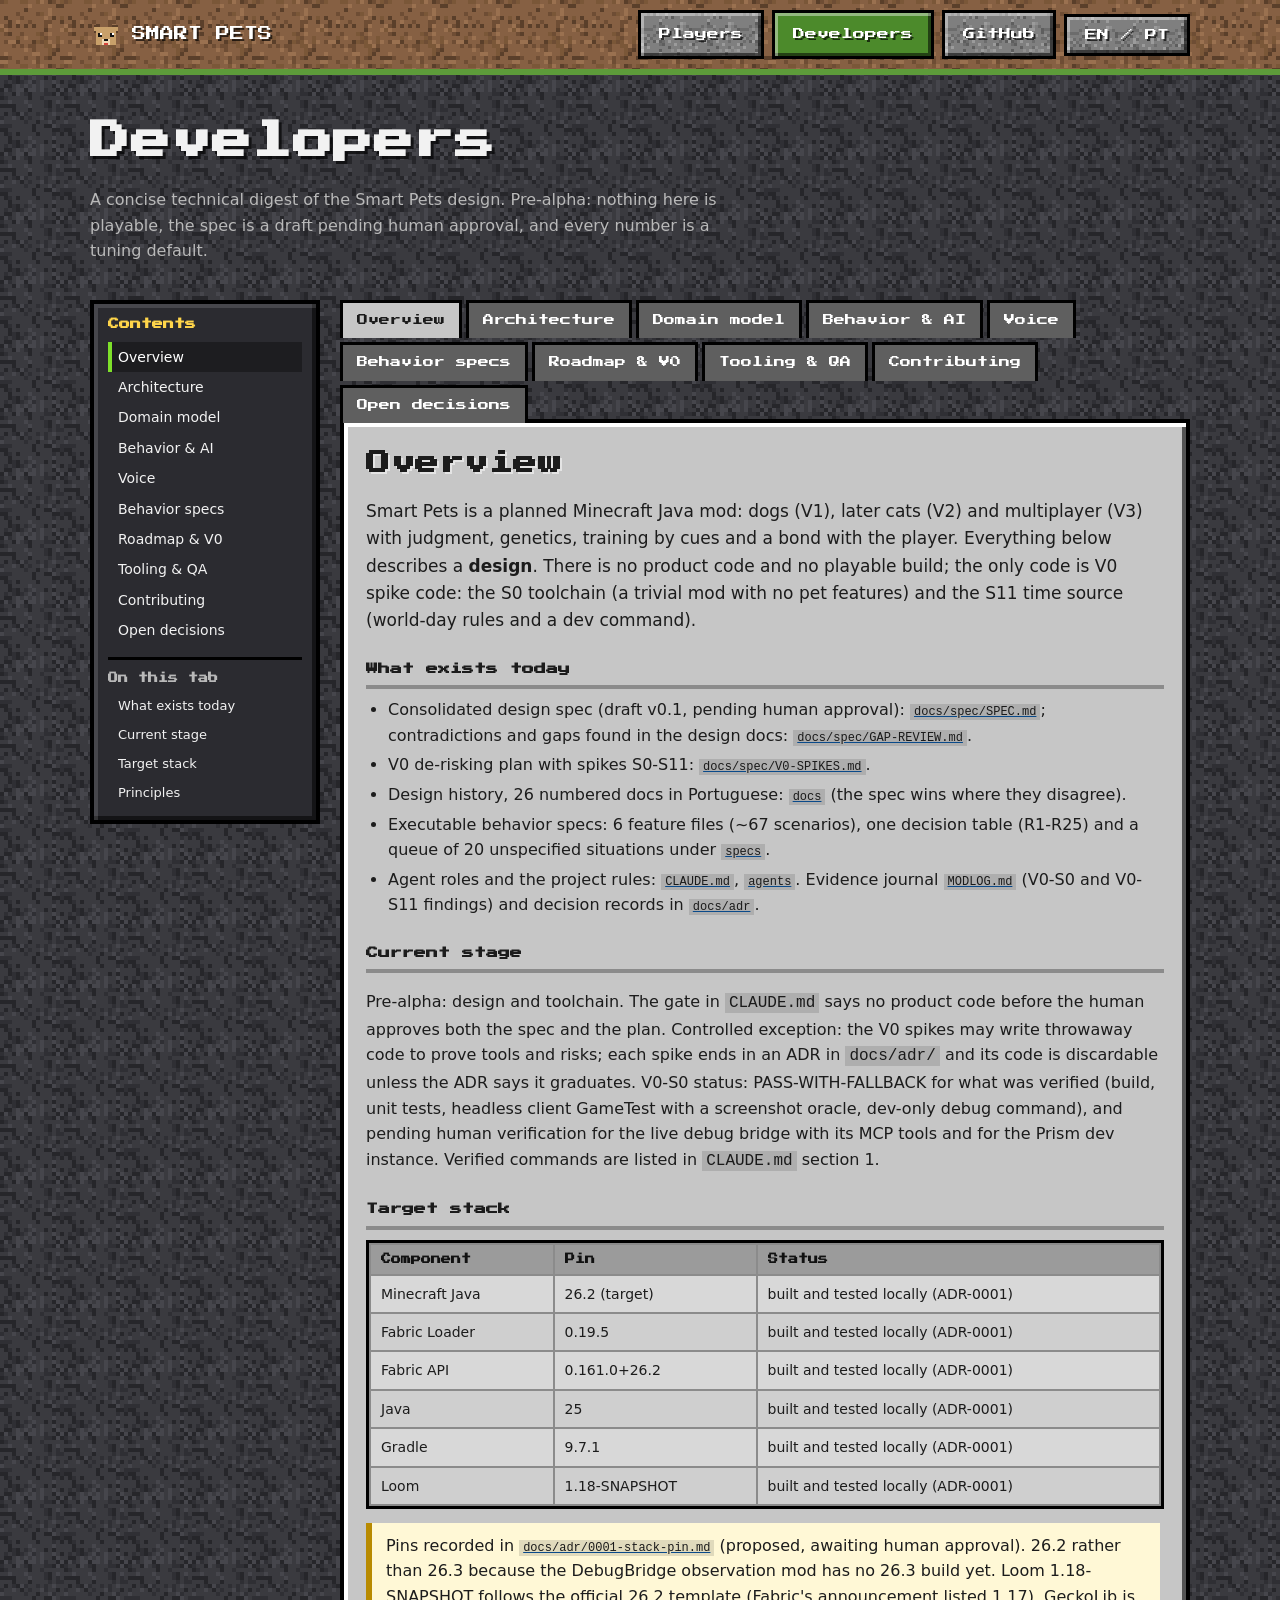
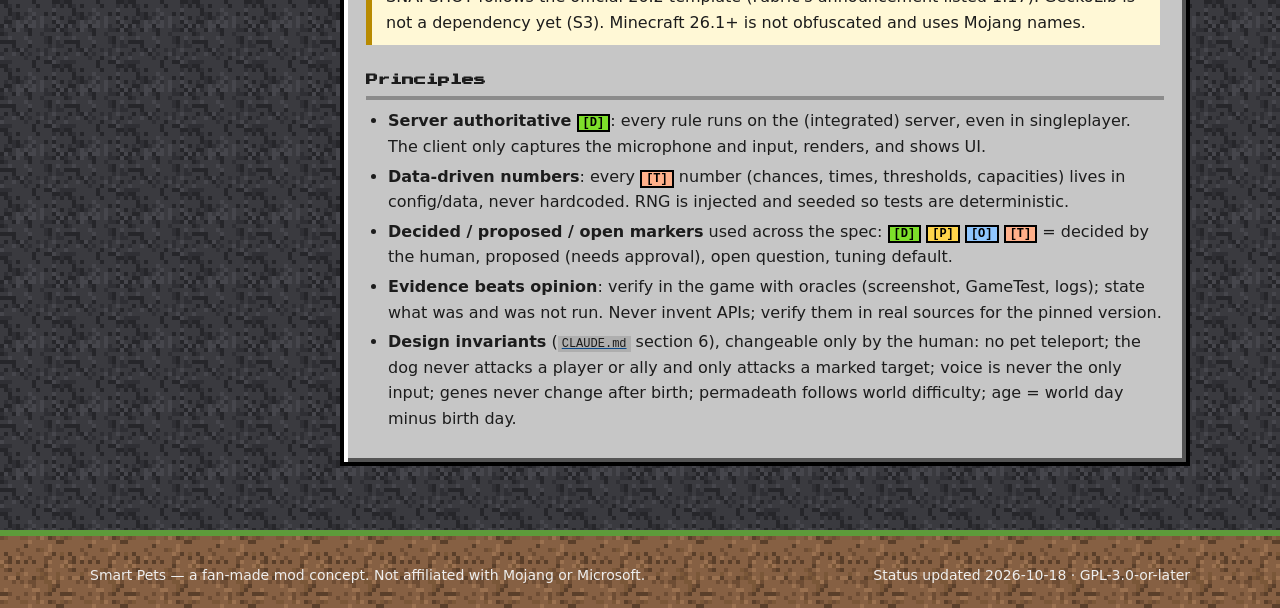
==== commit cad00b4a: "docs: fix S11 review findings (evidence labels, status, boundary test) Co-Authored-By: Claude Sonnet" ====
--- a/site/dev.html
+++ b/site/dev.html
@@ -29,7 +29,7 @@
 <h2 class="mc-title">Overview</h2>
 <p class="dev-lead">Smart Pets is a planned Minecraft Java mod: dogs (V1), later cats (V2) and multiplayer (V3) with judgment, genetics, training by cues and a bond with the player. Everything below describes a <strong>design</strong>. There is no product code and no playable build; the only code is V0 spike code: the S0 toolchain (a trivial mod with no pet features) and the S11 time source (world-day rules and a dev command).</p>
 <h3 id="what-exists">What exists today</h3>
-<ul><li>Consolidated design spec (draft v0.1, pending human approval): <a class="dev-src" data-repo="docs/spec/SPEC.md" href="https://github.com/JohnGabie/smart-pets-mod/blob/main/docs/spec/SPEC.md" rel="noopener"><code>docs/spec/SPEC.md</code></a>; contradictions and gaps found in the design docs: <a class="dev-src" data-repo="docs/spec/GAP-REVIEW.md" href="https://github.com/JohnGabie/smart-pets-mod/blob/main/docs/spec/GAP-REVIEW.md" rel="noopener"><code>docs/spec/GAP-REVIEW.md</code></a>.</li><li>V0 de-risking plan with spikes S0-S11: <a class="dev-src" data-repo="docs/spec/V0-SPIKES.md" href="https://github.com/JohnGabie/smart-pets-mod/blob/main/docs/spec/V0-SPIKES.md" rel="noopener"><code>docs/spec/V0-SPIKES.md</code></a>.</li><li>Design history, 26 numbered docs in Portuguese: <a class="dev-src" data-repo="docs" href="https://github.com/JohnGabie/smart-pets-mod/blob/main/docs" rel="noopener"><code>docs</code></a> (the spec wins where they disagree).</li><li>Executable behavior specs: 6 feature files (~67 scenarios), one decision table (R1-R25) and a queue of 20 unspecified situations under <a class="dev-src" data-repo="specs" href="https://github.com/JohnGabie/smart-pets-mod/blob/main/specs" rel="noopener"><code>specs</code></a>.</li><li>Agent roles and the project rules: <a class="dev-src" data-repo="CLAUDE.md" href="https://github.com/JohnGabie/smart-pets-mod/blob/main/CLAUDE.md" rel="noopener"><code>CLAUDE.md</code></a>, <a class="dev-src" data-repo="agents" href="https://github.com/JohnGabie/smart-pets-mod/blob/main/agents" rel="noopener"><code>agents</code></a>. Evidence journal <a class="dev-src" data-repo="MODLOG.md" href="https://github.com/JohnGabie/smart-pets-mod/blob/main/MODLOG.md" rel="noopener"><code>MODLOG.md</code></a> (V0-S0 findings) and decision records in <a class="dev-src" data-repo="docs/adr" href="https://github.com/JohnGabie/smart-pets-mod/blob/main/docs/adr" rel="noopener"><code>docs/adr</code></a>.</li></ul>
+<ul><li>Consolidated design spec (draft v0.1, pending human approval): <a class="dev-src" data-repo="docs/spec/SPEC.md" href="https://github.com/JohnGabie/smart-pets-mod/blob/main/docs/spec/SPEC.md" rel="noopener"><code>docs/spec/SPEC.md</code></a>; contradictions and gaps found in the design docs: <a class="dev-src" data-repo="docs/spec/GAP-REVIEW.md" href="https://github.com/JohnGabie/smart-pets-mod/blob/main/docs/spec/GAP-REVIEW.md" rel="noopener"><code>docs/spec/GAP-REVIEW.md</code></a>.</li><li>V0 de-risking plan with spikes S0-S11: <a class="dev-src" data-repo="docs/spec/V0-SPIKES.md" href="https://github.com/JohnGabie/smart-pets-mod/blob/main/docs/spec/V0-SPIKES.md" rel="noopener"><code>docs/spec/V0-SPIKES.md</code></a>.</li><li>Design history, 26 numbered docs in Portuguese: <a class="dev-src" data-repo="docs" href="https://github.com/JohnGabie/smart-pets-mod/blob/main/docs" rel="noopener"><code>docs</code></a> (the spec wins where they disagree).</li><li>Executable behavior specs: 6 feature files (~67 scenarios), one decision table (R1-R25) and a queue of 20 unspecified situations under <a class="dev-src" data-repo="specs" href="https://github.com/JohnGabie/smart-pets-mod/blob/main/specs" rel="noopener"><code>specs</code></a>.</li><li>Agent roles and the project rules: <a class="dev-src" data-repo="CLAUDE.md" href="https://github.com/JohnGabie/smart-pets-mod/blob/main/CLAUDE.md" rel="noopener"><code>CLAUDE.md</code></a>, <a class="dev-src" data-repo="agents" href="https://github.com/JohnGabie/smart-pets-mod/blob/main/agents" rel="noopener"><code>agents</code></a>. Evidence journal <a class="dev-src" data-repo="MODLOG.md" href="https://github.com/JohnGabie/smart-pets-mod/blob/main/MODLOG.md" rel="noopener"><code>MODLOG.md</code></a> (V0-S0 and V0-S11 findings) and decision records in <a class="dev-src" data-repo="docs/adr" href="https://github.com/JohnGabie/smart-pets-mod/blob/main/docs/adr" rel="noopener"><code>docs/adr</code></a>.</li></ul>
 <h3 id="stage">Current stage</h3>
 <p>Pre-alpha: design and toolchain. The gate in <code>CLAUDE.md</code> says no product code before the human approves both the spec and the plan. Controlled exception: the V0 spikes may write throwaway code to prove tools and risks; each spike ends in an ADR in <code>docs/adr/</code> and its code is discardable unless the ADR says it graduates. V0-S0 status: PASS-WITH-FALLBACK for what was verified (build, unit tests, headless client GameTest with a screenshot oracle, dev-only debug command), and pending human verification for the live debug bridge with its MCP tools and for the Prism dev instance. Verified commands are listed in <code>CLAUDE.md</code> section 1.</p>
 <h3 id="stack">Target stack</h3>
@@ -105,7 +105,7 @@
 <div class="dev-scroll" role="region" tabindex="0" aria-label="Table, scrollable"><table class="dev-table "><thead><tr><th scope="col">Share</th><th scope="col">Outcome</th></tr></thead><tbody><tr><td>~80%</td><td>normal puppy</td></tr><tr><td>~15%</td><td>"rough diamond": 1-2 traits notably above both parents</td></tr><tr><td>~1-2%</td><td>"genius": several high traits, raised training ceiling, with a built-in cost (e.g. high clinginess or energy)</td></tr></tbody></table></div>
 <ul><li>Regression to the mean: a genius's children mostly return to average; the ceiling bonus is rarely inherited.</li><li>Some chance a puppy comes out below its parents. Orphans get a small bias in these odds.</li><li>Wildness = parents' mean minus a per-generation drop.</li><li>Reproduction follows vanilla (feed two adults, love mode), no estrus or pregnancy; litter 3-5, about 20 days between litters per mother <span class="dev-mk dev-mk-t" title="tuning default, lives in config/data">[T]</span>.</li></ul>
 <h3 id="time-age">Time and age model</h3>
-<ul><li>Clock = the world day counter, not real time <span class="dev-mk dev-mk-d" title="decided by the human">[D]</span>: the period count of the <code>minecraft:day</code> timeline on the overworld clock (F3 "Day #", <code>/time query minecraft:day repetition</code>). Edge cases (sleep, <code>/time set</code>, <code>advance_time</code> off) are in <a class="dev-src" data-repo="docs/adr/0003-time-source.md" href="https://github.com/JohnGabie/smart-pets-mod/blob/main/docs/adr/0003-time-source.md" rel="noopener"><code>ADR-0003</code></a> (S11, pending human approval); <code>advance_time false</code> stops aging <span class="dev-mk dev-mk-p" title="proposed, needs approval">[P]</span>.</li><li><code>age_days = max(previous_age_days, current_day - birth_day)</code>: monotonic, never decreases when time is set back <span class="dev-mk dev-mk-p" title="proposed, needs approval">[P]</span>. Scenario: born day 10, world day 40 gives 30 days; set back to 20 still 30.</li><li>Mod year = 10 world days <span class="dev-mk dev-mk-t" title="tuning default, lives in config/data">[T]</span><span class="dev-mk dev-mk-o" title="open question">[O]</span>; lifespan 8-16 mod years = 80-160 days.</li><li>Catch-up on load: needs, loneliness, rust and aging use elapsed days with caps; long absences are never punished like neglect <span class="dev-mk dev-mk-d" title="decided by the human">[D]</span>.</li></ul>
+<ul><li>Clock = the world day counter, not real time <span class="dev-mk dev-mk-d" title="decided by the human">[D]</span>: the period count of the <code>minecraft:day</code> timeline on the overworld clock (expected to equal F3 "Day #", source-read; <code>/time query minecraft:day repetition</code>). Edge cases (sleep, <code>/time set</code>, <code>advance_time</code> off) are in <a class="dev-src" data-repo="docs/adr/0003-time-source.md" href="https://github.com/JohnGabie/smart-pets-mod/blob/main/docs/adr/0003-time-source.md" rel="noopener"><code>ADR-0003</code></a> (S11 in progress, pending human approval; age rule unit-tested only, no pets yet; bed sleep simulated); <code>advance_time false</code> stops aging <span class="dev-mk dev-mk-p" title="proposed, needs approval">[P]</span>.</li><li><code>age_days = max(previous_age_days, max(0, current_day - birth_day))</code>: monotonic, never decreases when time is set back; frozen until the world day passes the old maximum <span class="dev-mk dev-mk-p" title="proposed, needs approval">[P]</span>. Scenario: born day 10, world day 40 gives 30 days; set back to 20 still 30.</li><li>Mod year = 10 world days <span class="dev-mk dev-mk-t" title="tuning default, lives in config/data">[T]</span><span class="dev-mk dev-mk-o" title="open question">[O]</span>; lifespan 8-16 mod years = 80-160 days.</li><li>Catch-up on load: needs, loneliness, rust and aging use elapsed days with caps; long absences are never punished like neglect <span class="dev-mk dev-mk-d" title="decided by the human">[D]</span>.</li></ul>
 <h3 id="stages">Life stages <span class="dev-mk dev-mk-t" title="tuning default, lives in config/data">[T]</span></h3>
 <div class="dev-scroll" role="region" tabindex="0" aria-label="Table, scrollable"><table class="dev-table "><thead><tr><th scope="col">Stage</th><th scope="col">Span</th><th scope="col">Notes</th></tr></thead><tbody><tr><td>Puppy</td><td>0-1 year</td><td>small energy pool, fast recharge; puppy scale</td></tr><tr><td>Adolescent</td><td>1-2 years</td><td>large energy capacity; lanky</td></tr><tr><td>Adult</td><td>2 years to 75% of lifespan</td><td>medium energy; breeds from 2y</td></tr><tr><td>Senior</td><td>last 25% of lifespan</td><td>small energy; grey muzzle <span class="dev-mk dev-mk-p" title="proposed, needs approval">[P]</span></td></tr></tbody></table></div>
 <h3 id="health">Health and death by difficulty <span class="dev-mk dev-mk-d" title="decided by the human">[D]</span></h3>
